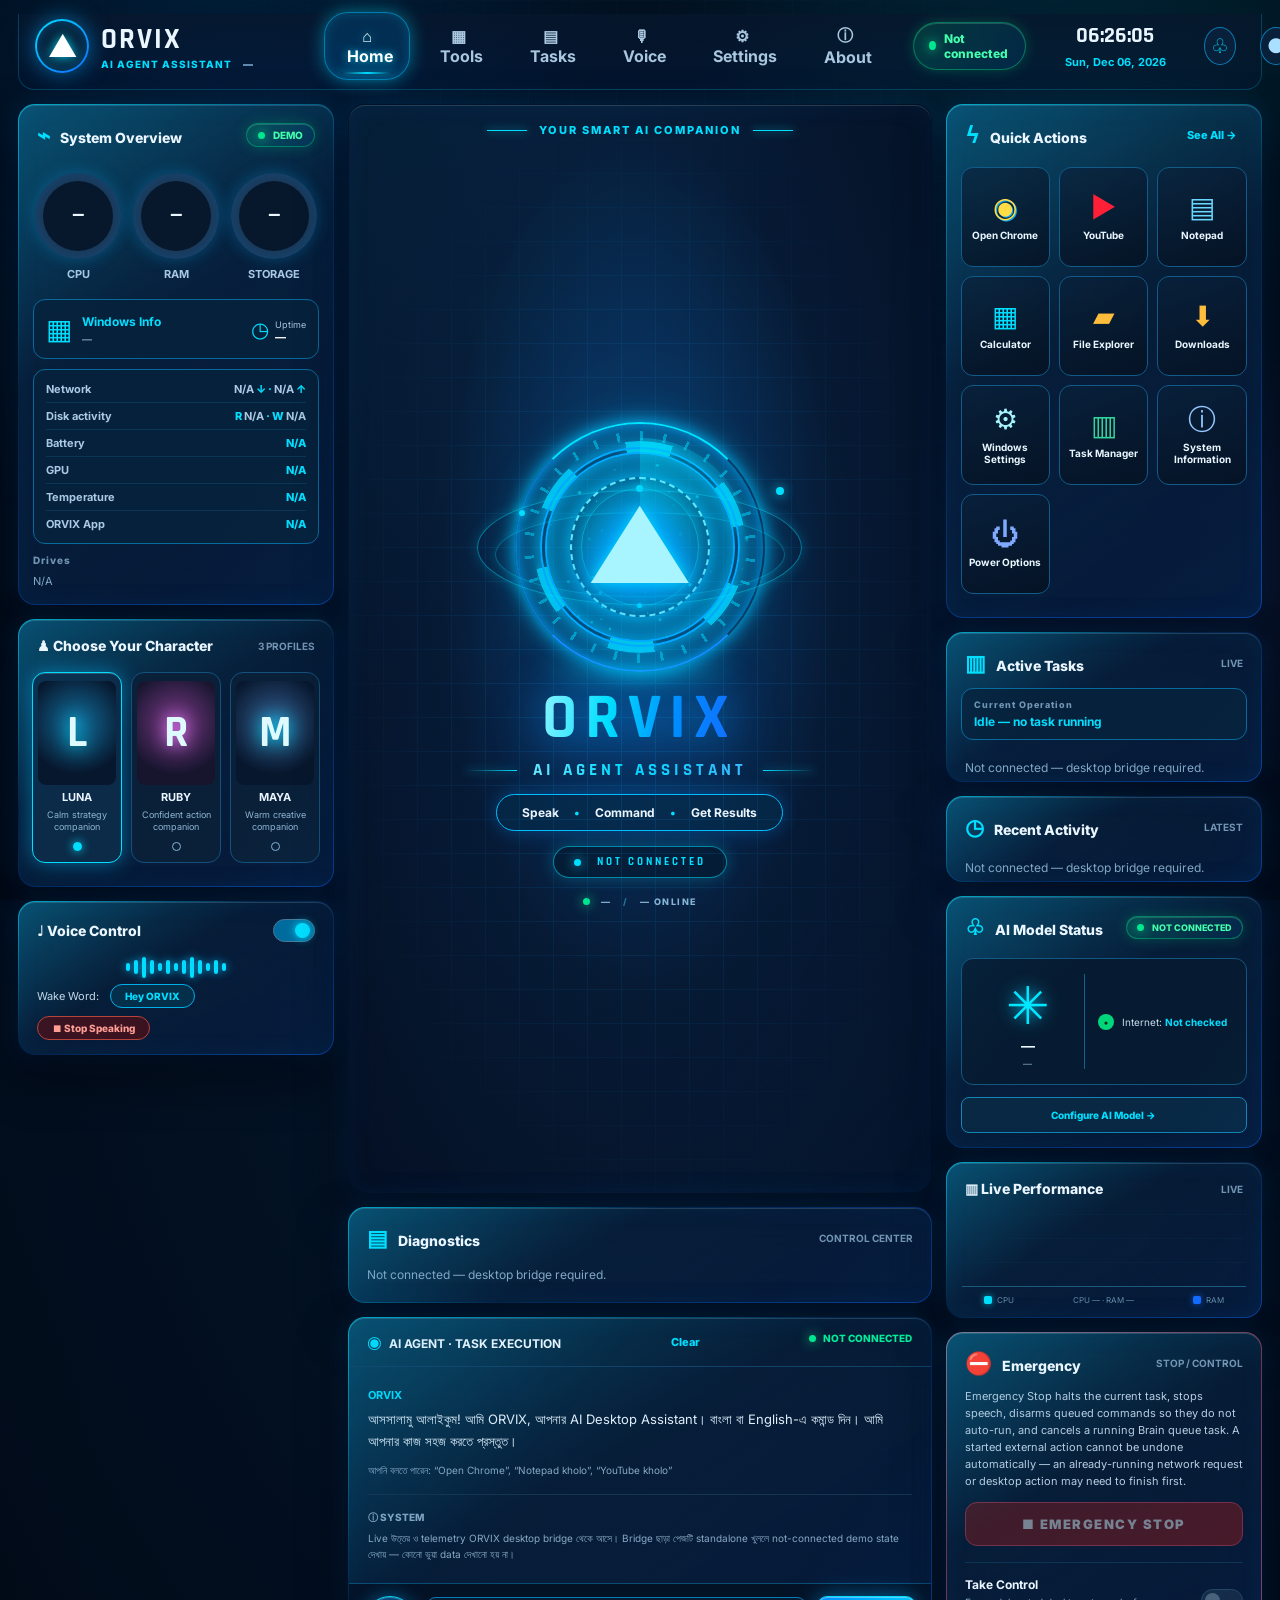
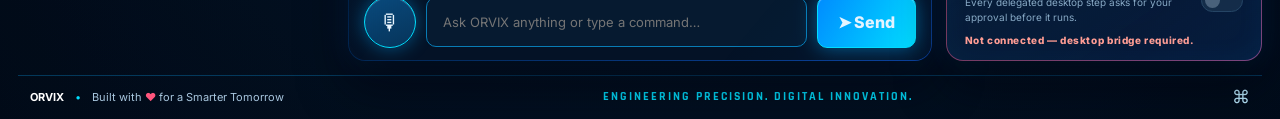
==== Orvix-AI/web_home/index.html @ 9e0fa0d3 "CC Phase 4: Emergency Stop + Take Control (stop-all composition, force-approval mode, bridge + web e" ====
<!DOCTYPE html>
<html lang="en">
<head>
  <meta charset="UTF-8" />
  <meta name="viewport" content="width=device-width, initial-scale=1.0" />
  <meta name="theme-color" content="#030916" />
  <title>ORVIX — AI Agent Assistant</title>
  <link rel="stylesheet" href="style.css" />
</head>
<body>
  <canvas id="bgCanvas" aria-hidden="true"></canvas>
  <div class="aurora" aria-hidden="true"></div>
  <div class="app-shell">
    <header class="topbar">
      <a class="brand" href="#" aria-label="ORVIX Home">
        <span class="brand-mark"><span>▲</span></span>
        <span class="brand-copy"><strong>ORVIX</strong><small>AI AGENT ASSISTANT <b id="appVersion">—</b></small></span>
      </a>
      <nav class="main-nav" aria-label="Main navigation">
        <button class="nav-item active" data-tab="home">⌂ <span>Home</span></button>
        <button class="nav-item" data-tab="tools">▦ <span>Tools</span></button>
        <button class="nav-item" data-tab="tasks">▤ <span>Tasks</span></button>
        <button class="nav-item" data-tab="voice">🎙 <span>Voice</span></button>
        <button class="nav-item" data-tab="settings">⚙ <span>Settings</span></button>
        <button class="nav-item" data-tab="about">ⓘ <span>About</span></button>
      </nav>
      <div class="top-status"><span class="online-dot"></span><span id="connectionLabel">Not connected</span></div>
      <div class="clock"><strong id="clockTime">--:--:--</strong><small id="clockDate">Loading date…</small></div>
      <button class="icon-button" id="notificationsButton" aria-label="Notifications">♧<span class="notification-badge hidden" id="notificationBadge">0</span></button>
      <button class="avatar-button" id="profileButton" aria-label="Profile">●</button>
    </header>

    <section class="notifications-panel hidden" id="notificationsPanel" aria-label="Notification Center">
      <div class="notifications-heading"><b>Notification Center</b><span class="notifications-actions"><button class="text-button" id="notificationsMarkRead">Mark all read</button><button class="text-button" id="notificationsClear">Clear</button><button class="text-button" id="notificationsClose">Close</button></span></div>
      <div class="notifications-list" id="notificationsList"><p class="notifications-empty">No notifications yet.</p></div>
    </section>

    <main class="dashboard" id="homeView">
      <aside class="left-column">
        <section class="panel system-panel">
          <div class="panel-heading"><h2><span class="heading-icon">⌁</span> System Overview</h2><span class="live-pill" id="livePill"><i></i> DEMO</span></div>
          <div class="meter-row">
            <div class="meter"><div class="ring ring-cyan" data-stat="cpu" style="--value:0"><span>—</span></div><small>CPU</small></div>
            <div class="meter"><div class="ring ring-green" data-stat="ram" style="--value:0"><span>—</span></div><small>RAM</small></div>
            <div class="meter"><div class="ring ring-blue" data-stat="storage" style="--value:0"><span>—</span></div><small>STORAGE</small></div>
          </div>
          <div class="windows-info"><div class="windows-logo">▦</div><div><b>Windows Info</b><small id="osInfo">—</small></div><span class="uptime">◷ <small>Uptime<br><b id="uptimeValue">—</b></small></span></div>
          <div class="system-details" id="systemDetails">
            <div class="detail-row"><span>Network</span><b><span id="networkDown">N/A</span> ↓ · <span id="networkUp">N/A</span> ↑</b></div>
            <div class="detail-row"><span>Disk activity</span><b>R <span id="diskRead">N/A</span> · W <span id="diskWrite">N/A</span></b></div>
            <div class="detail-row"><span>Battery</span><b id="batteryValue">N/A</b></div>
            <div class="detail-row"><span>GPU</span><b id="gpuValue">N/A</b></div>
            <div class="detail-row"><span>Temperature</span><b id="temperatureValue">N/A</b></div>
            <div class="detail-row"><span>ORVIX App</span><b id="ownProcessValue">N/A</b></div>
          </div>
          <div class="drive-block">
            <div class="drive-heading">Drives</div>
            <div class="drive-list" id="driveList"><p class="drive-empty">N/A</p></div>
          </div>
        </section>

        <section class="panel character-panel">
          <div class="panel-heading"><h2>♟ Choose Your Character</h2><span class="muted">3 PROFILES</span></div>
          <div class="character-grid">
            <button class="character selected" data-character="LUNA"><span class="character-art luna"><span class="art-letter">L</span></span><b>LUNA</b><small>Calm strategy companion</small><i></i></button>
            <button class="character" data-character="RUBY"><span class="character-art ruby"><span class="art-letter">R</span></span><b>RUBY</b><small>Confident action companion</small><i></i></button>
            <button class="character" data-character="MAYA"><span class="character-art maya"><span class="art-letter">M</span></span><b>MAYA</b><small>Warm creative companion</small><i></i></button>
          </div>
        </section>

        <section class="panel voice-panel">
          <div class="panel-heading"><h2>♩ Voice Control</h2><label class="switch"><input type="checkbox" id="voiceToggle" checked><span></span></label></div>
          <div class="voice-wave" aria-hidden="true"><span></span><span></span><span></span><span></span><span></span><span></span><span></span><span></span><span></span><span></span><span></span><span></span><span></span></div>
          <div class="wake-row">Wake Word: <button id="wakeWordButton">Hey ORVIX</button></div>
          <div class="stop-row"><button id="stopSpeakingButton" class="stop-speaking-button">⏹ Stop Speaking</button></div>
        </section>
      </aside>

      <section class="center-column">
        <section class="hero panel">
          <div class="hero-grid"></div>
          <div class="hero-kicker"><span></span> YOUR SMART AI COMPANION <span></span></div>
          <div class="reactor-wrap" id="coreWrap" data-state="idle">
            <div class="reactor halo"></div><div class="reactor ripple"></div><div class="reactor ripple r2"></div>
            <div class="reactor outer"></div><div class="reactor ticks"></div><div class="reactor segments"></div><div class="reactor middle"></div><div class="reactor sweep"></div><div class="reactor inner"></div>
            <div class="reactor ringfast"><i class="sat s1"></i><i class="sat s2"></i></div>
            <div class="reactor orbit"><i></i></div>
            <div class="reactor orbit2"><i></i></div>
            <canvas class="reactor-particles" id="reactorParticles" width="320" height="320" aria-hidden="true"></canvas>
            <div class="core-logo">▲</div>
          </div>
          <h1>ORVIX</h1>
          <p class="hero-subtitle">AI AGENT ASSISTANT</p>
          <div class="hero-caption"><span>Speak</span><i>•</i><span>Command</span><i>•</i><span>Get Results</span></div>
          <div class="hero-status" id="coreStatus" data-state="idle"><span class="pulse-dot"></span><span id="coreStatusLabel">READY TO ASSIST</span></div>
          <div class="hero-bottom"><span class="pulse-dot"></span> <span id="coreModeLabel">—</span> <span class="separator">/</span> <span id="activeCharacter">—</span> ONLINE</div>
        </section>

        <section class="panel diagnostics-panel">
          <div class="panel-heading"><h2><span class="heading-icon">▤</span> Diagnostics</h2><span class="muted">CONTROL CENTER</span></div>
          <div class="diagnostics-list" id="diagnosticsList"></div>
          <p class="diagnostics-empty" id="diagnosticsEmpty">No diagnostics available</p>
          <div class="diagnostics-log hidden" id="diagnosticsLogWrap">
            <div class="diagnostics-log-heading">Execution Log</div>
            <div class="diagnostics-log" id="diagnosticsLog"></div>
          </div>
        </section>

        <section class="panel chat-panel">
          <div class="chat-heading"><div><span class="heading-icon">◉</span><b>AI AGENT · TASK EXECUTION</b></div><button class="text-button" id="clearChatButton" title="Clear the conversation view (task history is kept)">Clear</button><span class="ready" id="chatStatePill"><i></i> <span id="chatStateLabel">READY</span></span></div>
          <div class="chat-log" id="chatLog" aria-live="polite">
            <div class="message assistant-message"><b>ORVIX</b><p>আসসালামু আলাইকুম! আমি ORVIX, আপনার AI Desktop Assistant। বাংলা বা English-এ কমান্ড দিন। আমি আপনার কাজ সহজ করতে প্রস্তুত।</p><small>আপনি বলতে পারেন: “Open Chrome”, “Notepad kholo”, “YouTube kholo”</small></div>
            <div class="system-note"><span>ⓘ SYSTEM</span><p>Live উত্তর ও telemetry ORVIX desktop bridge থেকে আসে। Bridge ছাড়া পেজটি standalone খুললে not-connected demo state দেখায় — কোনো ভুয়া data দেখানো হয় না।</p></div>
          </div>
          <div class="typing-indicator hidden" id="typingIndicator" aria-hidden="true"><span></span><span></span><span></span><em>ORVIX is working…</em></div>
          <div class="chat-composer">
            <button class="mic-button" id="micButton" title="Start voice input">🎙</button>
            <input id="commandInput" type="text" placeholder="Ask ORVIX anything or type a command…" autocomplete="off" />
            <button class="send-button" id="sendButton">➤ <span>Send</span></button>
          </div>
        </section>
      </section>

      <aside class="right-column">
        <section class="panel quick-panel">
          <div class="panel-heading"><h2><span class="heading-icon">ϟ</span> Quick Actions</h2><button class="text-button" data-tab="tools">See All →</button></div>
          <div class="quick-grid">
            <button class="quick-action" data-action="chrome"><span class="app-icon chrome">◉</span><b>Open Chrome</b></button>
            <button class="quick-action" data-action="youtube"><span class="app-icon youtube">▶</span><b>YouTube</b></button>
            <button class="quick-action" data-action="notepad"><span class="app-icon notepad">▤</span><b>Notepad</b></button>
            <button class="quick-action" data-action="calculator"><span class="app-icon calculator">▦</span><b>Calculator</b></button>
            <button class="quick-action" data-action="files"><span class="app-icon folder">▰</span><b>File Explorer</b></button>
            <button class="quick-action" data-action="downloads"><span class="app-icon folder">⬇</span><b>Downloads</b></button>
            <button class="quick-action" data-action="settings"><span class="app-icon settings">⚙</span><b>Windows Settings</b></button>
            <button class="quick-action" data-action="task_manager"><span class="app-icon task-manager">▥</span><b>Task Manager</b></button>
            <button class="quick-action" data-action="system_info"><span class="app-icon system-info">ⓘ</span><b>System Information</b></button>
            <button class="quick-action" data-action="power"><span class="app-icon power">⏻</span><b>Power Options</b></button>
          </div>
        </section>

        <section class="panel home-tasks-panel">
          <div class="panel-heading"><h2><span class="heading-icon">▥</span> Active Tasks</h2><span class="muted">LIVE</span></div>
          <div class="current-operation"><span>Current Operation</span><b id="currentOperation">Idle — no task running</b></div>
          <div class="home-tasks-list" id="homeTasksList"></div>
          <p class="home-tasks-empty" id="homeTasksEmpty">No active tasks</p>
        </section>

        <section class="panel activity-panel">
          <div class="panel-heading"><h2><span class="heading-icon">◷</span> Recent Activity</h2><span class="muted">LATEST</span></div>
          <div class="activity-list" id="activityList"></div>
          <p class="activity-empty" id="activityEmpty">No recent activity</p>
        </section>

        <section class="panel model-panel">
          <div class="panel-heading"><h2><span class="heading-icon">♧</span> AI Model Status</h2><span class="connected-pill" id="modelConnectedPill"><i></i> NOT CONNECTED</span></div>
          <div class="model-content">
            <div class="model-brand"><div class="ai-symbol">✳</div><b id="modelName">—</b><small id="modelEndpoint">—</small></div>
            <div class="model-checks" id="modelChecks">
              <div><i>•</i> Internet: <b>Not checked</b></div>
            </div>
          </div>
          <button class="outline-button" id="modelSettingsButton">Configure AI Model →</button>
        </section>

        <section class="panel performance-panel">
          <div class="panel-heading"><h2>▥ Live Performance</h2><span class="muted">LIVE</span></div>
          <div class="performance-chart" id="performanceChart" aria-label="Live performance graph — CPU and RAM samples"></div>
          <div class="performance-labels"><span class="perf-legend"><i class="perf-dot cpu"></i>CPU</span><span id="perfCaption">CPU — · RAM —</span><span class="perf-legend"><i class="perf-dot ram"></i>RAM</span></div>
        </section>

        <section class="panel emergency-panel">
          <div class="panel-heading"><h2><span class="heading-icon emergency-icon">⛔</span> Emergency</h2><span class="muted">STOP / CONTROL</span></div>
          <p class="emergency-note">Emergency Stop halts the current task, stops speech, disarms queued commands so they do not auto-run, and cancels a running Brain queue task. A started external action cannot be undone automatically — an already-running network request or desktop action may need to finish first.</p>
          <button class="emergency-stop-button" id="emergencyStopButton">■ EMERGENCY STOP</button>
          <div class="emergency-confirm hidden" id="emergencyConfirm">
            <p>Stop everything now? The current task will be cancelled and queued commands will not auto-run.</p>
            <div class="emergency-confirm-actions">
              <button class="emergency-confirm-button" id="emergencyStopConfirm">Yes, stop all</button>
              <button class="emergency-cancel-button" id="emergencyStopCancel">Cancel</button>
            </div>
          </div>
          <div class="take-control-row">
            <div class="take-control-copy"><b>Take Control</b><small>Every delegated desktop step asks for your approval before it runs.</small></div>
            <label class="switch"><input type="checkbox" id="takeControlToggle"><span></span></label>
          </div>
          <p class="take-control-state" id="takeControlState">Take Control: —</p>
        </section>
      </aside>
    </main>

    <section class="secondary-view panel hidden" id="tasksView">
      <div class="panel-heading"><h2>Tasks</h2><button class="text-button" id="tasksBackHome">← Back to Home</button></div>
      <p>Recent tasks from the ORVIX desktop app, newest first. This view is read-only — run, cancel and full history live in the desktop console's Task History.</p>
      <div class="tasks-list" id="tasksList"></div>
      <p class="tasks-empty" id="tasksEmpty">No tasks yet</p>
    </section>

    <section class="secondary-view panel hidden" id="secondaryView">
      <div class="panel-heading"><h2 id="secondaryTitle">Tools</h2><button class="text-button" id="backHome">← Back to Home</button></div>
      <p id="secondaryDescription">ORVIX tools and configuration.</p>
      <div class="secondary-cards" id="secondaryCards"></div>
    </section>

    <footer class="footer"><span><b>ORVIX</b> <i>•</i> Built with <em>♥</em> for a Smarter Tomorrow</span><strong>ENGINEERING PRECISION. DIGITAL INNOVATION.</strong><div class="footer-links"><a href="https://github.com/zobaerio/orvixai" aria-label="GitHub">⌘</a></div></footer>
    <div class="toast" id="toast" role="status"></div>
  </div>
  <script src="app.js"></script>
</body>
</html>
---- Orvix-AI/web_home/style.css ----
@import url('https://fonts.googleapis.com/css2?family=Inter:wght@400;500;600;700;800;900&family=Rajdhani:wght@500;600;700&display=swap');
:root{--bg:#030916;--panel:#07162a;--panel2:#081d35;--line:#075a91;--cyan:#00d9ff;--blue:#168cff;--text:#eaf7ff;--muted:#83a8c7;--green:#00e879;--shadow:0 0 22px #008dff20,inset 0 0 24px #008dff0b}
*{box-sizing:border-box}body{margin:0;background:radial-gradient(ellipse at 50% 38%,#082b51 0,#041326 42%,#020713 100%);color:var(--text);font-family:Inter,Arial,sans-serif;min-height:100vh}.app-shell{max-width:1800px;margin:auto;padding:14px 18px 10px;min-height:100vh;display:flex;flex-direction:column;gap:14px;background:linear-gradient(120deg,#00101e40,#001a3140)}button{font:inherit;color:inherit;cursor:pointer}.topbar{height:76px;display:flex;align-items:center;gap:24px;border-bottom:1px solid #0873ae65;padding:0 12px 12px}.brand{display:flex;align-items:center;gap:12px;text-decoration:none;color:var(--text);min-width:265px}.brand-mark{width:54px;height:54px;border:2px solid #00bfff;border-radius:50%;display:grid;place-items:center;color:#fff;font-size:30px;text-shadow:0 0 12px var(--cyan);box-shadow:0 0 20px #00aaff75,inset 0 0 16px #00aaff45}.brand-copy strong{display:block;font:800 29px Rajdhani,sans-serif;letter-spacing:2px}.brand-copy small{display:block;color:var(--cyan);font-size:10px;font-weight:800;letter-spacing:1px}.brand-copy small b{margin-left:8px;color:#9edaff}.main-nav{display:flex;gap:7px;flex:1}.nav-item{border:1px solid transparent;background:transparent;padding:12px 16px;border-radius:24px;color:#a9c7df;font-weight:700}.nav-item span{margin-left:6px}.nav-item.active,.nav-item:hover{color:white;background:#0068a94a;border-color:#00bfff8a;box-shadow:0 0 17px #008dff66}.top-status,.connected-pill,.live-pill{display:flex;align-items:center;gap:8px;border:1px solid #00c8797a;border-radius:30px;padding:8px 15px;color:#43ffad;font-size:12px;font-weight:800}.online-dot,.live-pill i,.connected-pill i,.ready i,.pulse-dot{width:9px;height:9px;border-radius:50%;background:var(--green);box-shadow:0 0 12px var(--green)}.clock{text-align:center;min-width:130px}.clock strong{display:block;font:700 22px Rajdhani}.clock small{font-size:11px;color:var(--cyan);font-weight:700}.icon-button,.avatar-button{width:38px;height:38px;border:1px solid #087db5;border-radius:50%;background:#08203a;color:var(--cyan);font-size:20px}.avatar-button{color:#a9dfff}.dashboard{display:grid;grid-template-columns:minmax(250px, .95fr) minmax(480px,1.75fr) minmax(250px,.95fr);gap:14px;flex:1}.left-column,.right-column,.center-column{display:flex;flex-direction:column;gap:14px;min-width:0}.panel{background:linear-gradient(145deg,#07172bfa,#061226f5);border:1px solid #0876b2a1;border-radius:17px;box-shadow:var(--shadow);position:relative;overflow:hidden}.panel:before{content:"";position:absolute;inset:0;pointer-events:none;background:linear-gradient(130deg,#0a8ed018,transparent 35%,transparent 75%,#008cff0a)}.panel-heading{display:flex;align-items:center;justify-content:space-between;gap:8px;padding:17px 18px 10px;position:relative;z-index:1}.panel-heading h2{font-size:14px;margin:0;font-weight:800}.heading-icon{color:var(--cyan);font-size:22px;margin-right:7px}.muted{font-size:10px;color:#7295b4;font-weight:700}.live-pill{padding:5px 11px;font-size:10px;background:#00d77b18}.live-pill i{width:7px;height:7px}.system-panel{padding-bottom:14px}.meter-row{display:flex;justify-content:space-around;padding:15px 10px 10px}.meter{text-align:center;display:flex;flex-direction:column;align-items:center;gap:8px}.meter small{font-size:11px;color:#a9c9e5;font-weight:700}.ring{--value:50;width:86px;height:86px;border-radius:50%;display:grid;place-items:center;background:conic-gradient(var(--ring-color) calc(var(--value)*1%),#193a5a 0);position:relative}.ring:before{content:"";position:absolute;inset:8px;border-radius:50%;background:#08182c}.ring span{position:relative;font:800 20px Rajdhani}.ring-cyan{--ring-color:#00dfff}.ring-green{--ring-color:#00eb83}.ring-blue{--ring-color:#168cff}.windows-info{margin:8px 14px 0;padding:12px;border:1px solid #086a9b;border-radius:12px;background:#06213b;display:flex;align-items:center;gap:10px}.windows-logo{font-size:28px;color:var(--cyan)}.windows-info b{display:block;font-size:12px;color:var(--cyan)}.windows-info small{display:block;color:#b7cee3;font-size:10px;margin-top:4px}.uptime{margin-left:auto;color:var(--cyan);display:flex;align-items:center;gap:6px;font-size:21px}.uptime small{font-size:9px;color:#a8c5de}.uptime b{font-size:11px;color:white}.character-panel{padding-bottom:15px}.character-grid{display:grid;grid-template-columns:repeat(3,1fr);gap:9px;padding:8px 13px}.character{min-width:0;display:flex;flex-direction:column;align-items:center;gap:5px;padding:8px 5px 11px;border:1px solid #14527d;border-radius:13px;background:#0a2039;transition:.2s}.character.selected,.character:hover{border:1px solid var(--cyan);box-shadow:0 0 16px #00bfff65;background:#0b2b48}.character-art{height:83px;width:100%;display:grid;place-items:center;border-radius:8px;font:800 45px Rajdhani;color:#dffaff;text-shadow:0 0 18px var(--cyan);background:radial-gradient(circle at 50% 40%,#126d9b,#07172d 70%)}.ruby{background:radial-gradient(circle at 50% 40%,#793a86,#17152e 70%);text-shadow:0 0 16px #e77cff}.maya{background:radial-gradient(circle at 50% 40%,#345b8d,#07172d 70%)}.character b{font-size:11px}.character small{font-size:9px;color:#8eb5d3;white-space:nowrap}.character i{width:9px;height:9px;border:1px solid #83b4d5;border-radius:50%;margin-top:4px}.character.selected i{background:var(--cyan);border-color:var(--cyan);box-shadow:0 0 10px var(--cyan)}.voice-panel{padding-bottom:14px}.switch{position:relative;width:42px;height:23px}.switch input{display:none}.switch span{position:absolute;inset:0;border-radius:20px;background:#25435d;border:1px solid #4b7899}.switch span:before{content:"";position:absolute;width:15px;height:15px;left:3px;top:3px;border-radius:50%;background:#9bb7cb;transition:.2s}.switch input:checked+span{background:#006b9d}.switch input:checked+span:before{transform:translateX(18px);background:var(--cyan);box-shadow:0 0 10px var(--cyan)}.voice-wave{height:30px;display:flex;align-items:center;justify-content:center;gap:4px}.voice-wave span{width:4px;height:8px;border-radius:5px;background:var(--cyan);box-shadow:0 0 8px #00bfff;animation:wave 1s ease-in-out infinite alternate}.voice-wave span:nth-child(3n){height:21px;animation-delay:.2s}.voice-wave span:nth-child(2n){height:14px;animation-delay:.4s}@keyframes wave{to{transform:scaleY(.35);opacity:.55}}.wake-row{padding:2px 18px 0;font-size:11px;color:#c5d9eb}.wake-row button{margin-left:8px;background:#042f4a;border:1px solid #00aee8;color:var(--cyan);border-radius:20px;padding:5px 14px;font-weight:800;font-size:10px}.hero{min-height:390px;flex:1;display:flex;flex-direction:column;align-items:center;justify-content:center;padding:25px 15px 18px;background:radial-gradient(ellipse at center,#0a3e70 0,#071a33 46%,#041023 100%);border-color:#087ec1}.hero-grid{position:absolute;inset:0;opacity:.25;background-image:linear-gradient(#0b85c9 1px,transparent 1px),linear-gradient(90deg,#0b85c9 1px,transparent 1px);background-size:34px 34px;mask-image:radial-gradient(ellipse at center,#000,transparent 78%)}.hero-kicker{position:absolute;top:18px;display:flex;align-items:center;gap:12px;color:var(--cyan);font-size:11px;letter-spacing:2px;font-weight:800}.hero-kicker span{width:40px;height:1px;background:var(--cyan);box-shadow:0 0 8px var(--cyan)}.reactor-wrap{width:min(250px,48%);aspect-ratio:1;position:relative;display:grid;place-items:center;margin:25px 0 5px}.reactor{position:absolute;border-radius:50%;border:2px solid transparent}.outer{inset:0;border-top-color:#00e5ff;border-bottom-color:#168cff;border-left-color:#0879c9;box-shadow:0 0 18px #00bfff,inset 0 0 16px #00aaff;animation:spin 12s linear infinite}.middle{inset:10%;border:7px double #00aaff;box-shadow:0 0 25px #00bfff,inset 0 0 22px #00bfff;animation:spin 8s linear infinite reverse}.inner{inset:22%;border:2px dashed #65eaff;box-shadow:0 0 22px #00bfff;animation:spin 20s linear infinite}.core-logo{font-size:100px;line-height:1;color:#a8f5ff;text-shadow:0 0 12px #00dfff,0 0 35px #008dff;filter:drop-shadow(0 0 12px #00aaff);transform:scaleX(1.08)}@keyframes spin{to{transform:rotate(360deg)}}.hero h1{font:900 clamp(40px,5vw,66px) Rajdhani;margin:0;letter-spacing:8px;text-shadow:0 0 22px #008cff}.hero-subtitle{font:700 17px Rajdhani;letter-spacing:4px;color:var(--cyan);margin:0 0 13px}.hero-caption{display:flex;gap:15px;align-items:center;border:1px solid #00bfff;border-radius:30px;padding:10px 25px;background:#042b4a9c;box-shadow:0 0 18px #008cff55;font-size:12px;font-weight:700}.hero-caption i{color:var(--cyan);font-style:normal}.hero-bottom{margin-top:18px;color:#87b5d5;font-size:9px;font-weight:800;letter-spacing:1.5px}.hero-bottom .separator{margin:0 8px;color:#28769d}.pulse-dot{display:inline-block;width:7px;height:7px;margin-right:7px}.chat-panel{min-height:330px;display:flex;flex-direction:column}.chat-heading{padding:14px 18px;display:flex;justify-content:space-between;border-bottom:1px solid #12446b;font-size:12px}.chat-heading .heading-icon{font-size:17px}.ready{color:#00ed9a;font-size:10px;font-weight:800}.ready i{display:inline-block;width:7px;height:7px;margin-right:5px}.chat-log{padding:16px 19px;flex:1;min-height:180px;max-height:230px;overflow:auto}.message b{font-size:11px;color:var(--cyan)}.message p{font-size:13px;line-height:1.65;color:#e0effb;margin:6px 0}.message small{font-size:10px;color:#87a9c5}.system-note{margin-top:16px;border-top:1px solid #143650;padding-top:10px}.system-note span{font-size:10px;color:#81a5c3;font-weight:800}.system-note p{font-size:10px;line-height:1.6;color:#88a9c4;margin:5px 0}.chat-composer{display:flex;align-items:center;gap:10px;padding:12px 15px;border-top:1px solid #0b4c75;background:#041226}.mic-button{width:52px;height:52px;flex:0 0 52px;border-radius:50%;border:1px solid var(--cyan);background:#06345a;box-shadow:0 0 16px #00aaff66;font-size:22px}.chat-composer input{flex:1;min-width:0;background:#061a30;border:1px solid #087cb5;border-radius:10px;padding:16px;color:white;outline:none;font:13px Inter}.chat-composer input:focus{border-color:var(--cyan);box-shadow:0 0 12px #00bfff55}.send-button{border:1px solid #00dfff;background:linear-gradient(120deg,#007fce,#00bfe9);border-radius:10px;padding:15px 20px;font-weight:800;box-shadow:0 0 18px #00aaff55}.quick-panel{padding-bottom:14px}.text-button{background:none;border:0;color:var(--cyan);font-size:11px;font-weight:800}.quick-grid{display:grid;grid-template-columns:repeat(3,1fr);gap:9px;padding:9px 14px}.quick-action{background:#08213b;border:1px solid #125b88;border-radius:12px;min-height:100px;display:flex;flex-direction:column;align-items:center;justify-content:center;gap:8px;transition:.2s}.quick-action:hover{border-color:var(--cyan);background:#0b3153;box-shadow:0 0 15px #008cff55;transform:translateY(-2px)}.app-icon{font-size:28px;line-height:1}.chrome{color:#ffdb45;text-shadow:1px 1px #00aaff}.youtube{color:#ff2038}.notepad{color:#6bd7ff}.calculator{color:#00dfff}.folder{color:#ffbd3c}.power{color:#80aaff}.quick-action b{font-size:10px}.model-panel{padding-bottom:14px}.connected-pill{padding:5px 10px;font-size:9px;background:#00d77b17}.connected-pill i{width:7px;height:7px}.model-content{display:flex;margin:8px 14px 12px;border:1px solid #12577f;border-radius:12px;padding:15px 10px;background:#061b31}.model-brand{width:43%;display:flex;flex-direction:column;align-items:center;justify-content:center;border-right:1px solid #14608b}.ai-symbol{font-size:52px;color:#00e8ff;text-shadow:0 0 16px #00cfff}.model-brand b{font-size:14px}.model-brand small{font-size:9px;color:#8db1ce;margin-top:4px}.model-checks{flex:1;padding:4px 0 4px 13px;display:flex;flex-direction:column;justify-content:space-around;gap:10px;font-size:10px;color:#c8ddef}.model-checks div{white-space:nowrap}.model-checks i{font-style:normal;display:inline-grid;place-items:center;width:16px;height:16px;border-radius:50%;background:#00d77b;color:#002b1b;font-weight:900;margin-right:5px}.model-checks b{color:var(--cyan)}.outline-button{display:block;width:calc(100% - 28px);margin:0 14px;background:#082844;border:1px solid #1385b7;border-radius:8px;padding:11px;color:var(--cyan);font-size:10px;font-weight:800}.outline-button:hover{background:#0a3b5e}.performance-panel{padding-bottom:12px}.performance-chart{height:75px;margin:5px 15px 0;display:flex;align-items:end;gap:4px;border-bottom:1px solid #1a5a7c;background:repeating-linear-gradient(0deg,transparent 0 23px,#0b3b5a55 24px)}.performance-chart span{flex:1;min-width:2px;background:linear-gradient(0deg,#0074c7,#00eaff);border-radius:3px 3px 0 0;box-shadow:0 0 8px #00bfff75}.performance-labels{display:flex;justify-content:space-around;color:#658dab;font-size:8px;margin:8px 8px 0}.footer{display:flex;align-items:center;justify-content:space-between;border-top:1px solid #0873ae70;padding:10px 12px 2px;color:#a8c7df;font-size:11px}.footer b{color:white}.footer i{color:var(--cyan);font-style:normal;margin:0 8px}.footer em{color:#ff557d;font-style:normal}.footer strong{color:var(--cyan);letter-spacing:2px;font:700 12px Rajdhani}.footer-links{display:flex;gap:14px}.footer-links a{color:#b9eaff;text-decoration:none;font-size:18px}.secondary-view{padding:20px;min-height:70vh}.secondary-view p{color:var(--muted);font-size:13px}.secondary-cards{display:grid;grid-template-columns:repeat(auto-fit,minmax(180px,1fr));gap:12px;margin-top:20px}.secondary-card{padding:22px;border:1px solid #12628f;border-radius:12px;background:#08213b}.secondary-card h3{margin:0 0 8px;color:var(--cyan);font-size:14px}.secondary-card p{font-size:11px;line-height:1.5}.hidden{display:none!important}.toast{position:fixed;right:24px;bottom:24px;background:#062a45;border:1px solid var(--cyan);border-radius:10px;padding:12px 18px;color:white;font-size:12px;box-shadow:0 0 20px #00aaff55;opacity:0;transform:translateY(10px);transition:.25s;pointer-events:none;z-index:10}.toast.show{opacity:1;transform:translateY(0)}
@media(max-width:1100px){.dashboard{grid-template-columns:260px minmax(400px,1fr)}.right-column{grid-column:1/-1;display:grid;grid-template-columns:repeat(3,1fr)}.topbar{gap:12px}.brand{min-width:220px}.main-nav{gap:0}.nav-item{padding:10px}.quick-grid{grid-template-columns:repeat(3,1fr)}}
@media(max-width:760px){.app-shell{padding:10px;gap:10px}.topbar{height:auto;flex-wrap:wrap;padding:5px 3px 12px}.brand{min-width:0;flex:1}.brand-mark{width:42px;height:42px;font-size:24px}.brand-copy strong{font-size:23px}.brand-copy small{font-size:8px}.main-nav{order:3;flex-basis:100%;justify-content:space-between}.nav-item{padding:8px 10px;font-size:12px}.top-status{padding:6px 9px;font-size:10px}.clock{min-width:auto}.clock strong{font-size:16px}.clock small{font-size:9px}.icon-button,.avatar-button{width:32px;height:32px}.dashboard{display:flex;flex-direction:column}.center-column{order:0}.left-column{order:1}.right-column{order:2;display:flex}.hero{min-height:340px}.reactor-wrap{width:190px}.core-logo{font-size:78px}.hero h1{font-size:48px}.chat-panel{min-height:300px}.chat-log{max-height:220px}.left-column{display:grid;grid-template-columns:1fr}.right-column{display:grid;grid-template-columns:1fr}.footer{gap:8px;flex-wrap:wrap}.footer strong{order:3;flex-basis:100%;text-align:center;font-size:10px}.footer-links{margin-left:auto}.meter .ring{width:76px;height:76px}.character-art{height:95px}}
@media(max-width:390px){.clock{display:none}.character-grid{gap:5px;padding-inline:8px}.character small{font-size:8px}.quick-grid{gap:6px;padding-inline:8px}.quick-action{min-height:88px}.chat-composer{gap:6px;padding:9px}.mic-button{width:42px;height:42px;flex-basis:42px}.send-button{padding:13px 12px}.send-button span{display:none}.hero-caption{padding:9px 14px;gap:9px}}

/* Core state tints — driven by #coreWrap[data-state] from the desktop bridge.
   Default (idle/ready) keeps the cyan look defined above; each live state
   recolours the reactor rings to match the app core state machine. */
.reactor-wrap[data-state="listening"] .outer{border-top-color:#00e879;border-bottom-color:#00e879;border-left-color:#00e879;box-shadow:0 0 18px #00e879,inset 0 0 16px #00e879}
.reactor-wrap[data-state="listening"] .middle{border-color:#00e879;box-shadow:0 0 25px #00e879,inset 0 0 22px #00e879}
.reactor-wrap[data-state="listening"] .inner{border-color:#00e879;box-shadow:0 0 22px #00e879}
.reactor-wrap[data-state="thinking"] .outer{border-top-color:#a78bfa;border-bottom-color:#a78bfa;border-left-color:#a78bfa;box-shadow:0 0 18px #a78bfa,inset 0 0 16px #a78bfa}
.reactor-wrap[data-state="thinking"] .middle{border-color:#a78bfa;box-shadow:0 0 25px #a78bfa,inset 0 0 22px #a78bfa}
.reactor-wrap[data-state="thinking"] .inner{border-color:#a78bfa;box-shadow:0 0 22px #a78bfa}
.reactor-wrap[data-state="processing"] .outer{border-top-color:#ffb020;border-bottom-color:#ffb020;border-left-color:#ffb020;box-shadow:0 0 18px #ffb020,inset 0 0 16px #ffb020}
.reactor-wrap[data-state="processing"] .middle{border-color:#ffb020;box-shadow:0 0 25px #ffb020,inset 0 0 22px #ffb020}
.reactor-wrap[data-state="processing"] .inner{border-color:#ffb020;box-shadow:0 0 22px #ffb020}
.reactor-wrap[data-state="executing"] .outer{border-top-color:#38bdf8;border-bottom-color:#38bdf8;border-left-color:#38bdf8;box-shadow:0 0 18px #38bdf8,inset 0 0 16px #38bdf8}
.reactor-wrap[data-state="executing"] .middle{border-color:#38bdf8;box-shadow:0 0 25px #38bdf8,inset 0 0 22px #38bdf8}
.reactor-wrap[data-state="executing"] .inner{border-color:#38bdf8;box-shadow:0 0 22px #38bdf8}
.reactor-wrap[data-state="speaking"] .outer{border-top-color:#2dd4bf;border-bottom-color:#2dd4bf;border-left-color:#2dd4bf;box-shadow:0 0 18px #2dd4bf,inset 0 0 16px #2dd4bf}
.reactor-wrap[data-state="speaking"] .middle{border-color:#2dd4bf;box-shadow:0 0 25px #2dd4bf,inset 0 0 22px #2dd4bf}
.reactor-wrap[data-state="speaking"] .inner{border-color:#2dd4bf;box-shadow:0 0 22px #2dd4bf}
.reactor-wrap[data-state="completed"] .outer{border-top-color:#00e879;border-bottom-color:#00e879;border-left-color:#00e879;box-shadow:0 0 18px #00e879,inset 0 0 16px #00e879}
.reactor-wrap[data-state="completed"] .middle{border-color:#00e879;box-shadow:0 0 25px #00e879,inset 0 0 22px #00e879}
.reactor-wrap[data-state="completed"] .inner{border-color:#00e879;box-shadow:0 0 22px #00e879}
.reactor-wrap[data-state="error"] .outer{border-top-color:#ff4d5e;border-bottom-color:#ff4d5e;border-left-color:#ff4d5e;box-shadow:0 0 18px #ff4d5e,inset 0 0 16px #ff4d5e}
.reactor-wrap[data-state="error"] .middle{border-color:#ff4d5e;box-shadow:0 0 25px #ff4d5e,inset 0 0 22px #ff4d5e}
.reactor-wrap[data-state="error"] .inner{border-color:#ff4d5e;box-shadow:0 0 22px #ff4d5e}

/* Notifications panel — toggled by the bell button; lists the app's real
   SYSTEM messages pushed through the bridge (see app.js). */
.notifications-panel{position:relative;z-index:5;background:linear-gradient(145deg,#07172bfa,#061226f5);border:1px solid #0876b2a1;border-radius:17px;box-shadow:var(--shadow);padding:14px 18px}
.notifications-heading{display:flex;align-items:center;justify-content:space-between;gap:8px}
.notifications-heading b{font-size:13px}
.notifications-list{margin-top:8px;max-height:220px;overflow:auto}
.notifications-empty{font-size:12px;color:var(--muted);margin:6px 0}
.notification-item{font-size:12px;line-height:1.55;color:#e0effb;margin:6px 0;padding:8px 10px;border:1px solid #125b88;border-radius:10px;background:#08213b}

/* Tasks view — read-only list of the payload's real TaskStore records
   (see app.js renderTasks). Rows mirror the secondary-card palette. */
.tasks-list{display:flex;flex-direction:column;gap:10px;margin-top:16px}
.task-row{display:flex;align-items:center;gap:14px;padding:13px 16px;border:1px solid #12628f;border-radius:12px;background:#08213b}
.task-status{flex:0 0 auto;font-size:11px;font-weight:800;color:var(--cyan);letter-spacing:.5px}
.task-command{flex:1;min-width:0;font-size:12px;line-height:1.5;color:#e0effb;overflow-wrap:anywhere}
.task-times{flex:0 0 auto;font-size:10px;color:#7295b4;font-weight:700;text-align:right}
.tasks-empty{font-size:12px;color:var(--muted);margin:16px 0 6px}
@media(max-width:760px){.task-row{flex-wrap:wrap}.task-times{text-align:left}}

/* Stop Speaking — in the voice panel under the wake row; routes via
   the bridge to SpeechEngine.stop_speaking() (see app.js). */
.stop-row{padding:8px 18px 0}
.stop-speaking-button{background:#3a1220;border:1px solid #b5443c;color:#ff9d94;border-radius:20px;padding:5px 14px;font-weight:800;font-size:10px}
.stop-speaking-button:hover{background:#4a1828}

/* Quick Actions completions (Phase 4): Downloads, Windows Settings,
   Task Manager and System Information tiles share the quick-grid
   styling; only their icon colours differ. */
.settings{color:#a5f3fc}.task-manager{color:#34d399}.system-info{color:#93c5fd}

/* Chat polish (Phase 5): message header row with the HH:MM timestamp
   the bridge stamps on each message and a per-message Copy button;
   the Clear control in the chat heading; and the typing indicator
   driven by the payload's busy flag (see app.js). */
.message-head{display:flex;align-items:center;gap:8px}
.message-time{font-size:10px;color:#7295b4;font-weight:700}
.copy-button{margin-left:auto;background:#082844;border:1px solid #1385b7;border-radius:12px;padding:2px 9px;color:var(--cyan);font-size:9px;font-weight:800}
.copy-button:hover{background:#0a3b5e}
.typing-indicator{display:flex;align-items:center;gap:5px;padding:8px 19px;font-size:11px;color:#87a9c5;border-top:1px solid #12446b}
.typing-indicator em{font-style:normal;margin-left:4px}
.typing-indicator span{width:6px;height:6px;border-radius:50%;background:var(--cyan);box-shadow:0 0 8px #00bfff;animation:typingBlink 1s ease-in-out infinite alternate}
.typing-indicator span:nth-child(2){animation-delay:.2s}
.typing-indicator span:nth-child(3){animation-delay:.4s}
@keyframes typingBlink{to{opacity:.25;transform:scale(.7)}}

/* Web-home animations toggle (Phase 7, Settings > Appearance): when
   the payload reports webHomeAnimations off, app.js adds this class
   and every CSS animation/transition on the page is disabled. */
body.no-animations *,body.no-animations *::before,body.no-animations *::after{animation:none!important;transition:none!important}

/* ==========================================================================
   Premium Phase 11 — home visual redesign (movie-HUD inspiration).
   Visual layer only: palette aligned to the redesign spec, true
   glassmorphism (translucent panels + backdrop blur + gradient neon
   borders), an ambient background (grid, radial glows, canvas drift),
   a richer hero reactor (tick ring, scanning sweep, orbit ring,
   canvas particles — all tinted by the existing bridge-driven
   data-state), portrait-ready character cards, an equalizer-style
   Live Performance strip, and real responsive breakpoints. Every
   rule here overrides the base rules above by source order; no
   selector or hook used by earlier phases is removed.
   ========================================================================== */
:root{--bg:#030916;--panel:#07172B;--panel2:#0A2140;--primary:#008CFF;--cyan:#00DFFF;--secondary:#146BFF;--green:#00E88F;--text:#EAF6FF}

/* Ambient background: fixed grid + radial glows under a canvas drift
   layer (see app.js FX), with the app shell stacked above them. */
body::before{content:"";position:fixed;inset:0;z-index:0;pointer-events:none;background-image:linear-gradient(rgba(11,133,201,.055) 1px,transparent 1px),linear-gradient(90deg,rgba(11,133,201,.055) 1px,transparent 1px);background-size:44px 44px;mask-image:radial-gradient(ellipse at 50% 28%,#000 25%,transparent 78%);-webkit-mask-image:radial-gradient(ellipse at 50% 28%,#000 25%,transparent 78%)}
body::after{content:"";position:fixed;inset:0;z-index:0;pointer-events:none;background:radial-gradient(620px 380px at 16% -6%,rgba(0,140,255,.15),transparent 70%),radial-gradient(680px 420px at 85% -10%,rgba(0,223,255,.10),transparent 70%),radial-gradient(920px 620px at 50% 118%,rgba(20,107,255,.10),transparent 70%)}
#bgCanvas{position:fixed;inset:0;z-index:0;pointer-events:none}
.app-shell{position:relative;z-index:1}

/* True glassmorphism: translucent fill over a blurred backdrop, a
   gradient neon border (border-box layer) and a soft deep shadow. */
.panel{background:linear-gradient(145deg,rgba(10,32,58,.66),rgba(4,13,26,.74)) padding-box,linear-gradient(150deg,rgba(0,223,255,.55),rgba(0,140,255,.10) 42%,rgba(20,107,255,.38)) border-box;border:1px solid transparent;backdrop-filter:blur(14px) saturate(150%);-webkit-backdrop-filter:blur(14px) saturate(150%);box-shadow:0 18px 42px rgba(0,4,12,.55),0 0 24px rgba(0,140,255,.12),inset 0 0 24px rgba(0,140,255,.05)}
.notifications-panel{background:linear-gradient(145deg,rgba(10,32,58,.78),rgba(4,13,26,.85)) padding-box,linear-gradient(150deg,rgba(0,223,255,.55),rgba(0,140,255,.10) 42%,rgba(20,107,255,.38)) border-box;border:1px solid transparent;backdrop-filter:blur(14px) saturate(150%);-webkit-backdrop-filter:blur(14px) saturate(150%)}
.topbar{background:linear-gradient(180deg,rgba(7,23,43,.78),rgba(7,23,43,.32));backdrop-filter:blur(12px) saturate(150%);-webkit-backdrop-filter:blur(12px) saturate(150%);border:1px solid rgba(0,191,255,.25);border-top:none;border-radius:0 0 16px 16px;padding:0 16px 12px}
.toast{backdrop-filter:blur(10px);-webkit-backdrop-filter:blur(10px);background:rgba(6,42,69,.88)}

/* Micro-interactions: smooth glows on nav, cards and buttons. */
.nav-item{transition:color .25s ease,background .25s ease,border-color .25s ease,box-shadow .25s ease,text-shadow .25s ease}
.nav-item.active{box-shadow:0 0 18px rgba(0,223,255,.45),inset 0 0 12px rgba(0,223,255,.18);text-shadow:0 0 9px rgba(0,223,255,.85)}
.icon-button,.avatar-button,.mic-button,.send-button,.outline-button,.copy-button,.stop-speaking-button{transition:box-shadow .25s ease,background .25s ease,border-color .25s ease,transform .25s ease}
.icon-button:hover,.avatar-button:hover{box-shadow:0 0 14px rgba(0,223,255,.5)}
.mic-button:hover{box-shadow:0 0 22px rgba(0,223,255,.6)}
.send-button:hover{box-shadow:0 0 24px rgba(0,223,255,.55)}
.quick-action{background:linear-gradient(160deg,rgba(10,34,60,.72),rgba(5,17,33,.82));backdrop-filter:blur(8px);-webkit-backdrop-filter:blur(8px)}
button:focus-visible,a:focus-visible,input:focus-visible{outline:2px solid var(--cyan);outline-offset:2px}

/* Hero reactor upgrade. --state carries the current core-state hue
   (same hues as the ring tints above) for the new layers: tick ring,
   scanning sweep, orbit ring, particle canvas and the status pill. */
.reactor-wrap,.hero-status{--state:#00DFFF;--state-rgb:0,223,255}
.reactor-wrap[data-state="listening"],.hero-status[data-state="listening"]{--state:#00E88F;--state-rgb:0,232,143}
.reactor-wrap[data-state="thinking"],.hero-status[data-state="thinking"]{--state:#A78BFA;--state-rgb:167,139,250}
.reactor-wrap[data-state="processing"],.hero-status[data-state="processing"]{--state:#FFB020;--state-rgb:255,176,32}
.reactor-wrap[data-state="executing"],.hero-status[data-state="executing"]{--state:#38BDF8;--state-rgb:56,189,248}
.reactor-wrap[data-state="speaking"],.hero-status[data-state="speaking"]{--state:#2DD4BF;--state-rgb:45,212,191}
.reactor-wrap[data-state="completed"],.hero-status[data-state="completed"]{--state:#00E88F;--state-rgb:0,232,143}
.reactor-wrap[data-state="error"],.hero-status[data-state="error"]{--state:#FF4D5E;--state-rgb:255,77,94}
.reactor.ticks{inset:3.5%;border:none;background:repeating-conic-gradient(from 0deg,var(--state) 0deg 1.5deg,transparent 1.5deg 12deg);-webkit-mask:radial-gradient(farthest-side,transparent calc(100% - 10px),#000 calc(100% - 9px));mask:radial-gradient(farthest-side,transparent calc(100% - 10px),#000 calc(100% - 9px));opacity:.5;animation:spinRev 48s linear infinite}
.reactor.sweep{inset:6.5%;border:none;background:conic-gradient(from 0deg,rgba(var(--state-rgb),.30),transparent 24%);mix-blend-mode:screen;animation:spin 7s linear infinite}
.reactor.orbit{inset:auto;left:-15%;top:27%;width:130%;height:46%;border:1px solid rgba(var(--state-rgb),.45);box-shadow:0 0 14px rgba(var(--state-rgb),.22);animation:orbitSway 9s ease-in-out infinite alternate}
.reactor.orbit i{position:absolute;right:5.5%;top:-4px;width:8px;height:8px;border-radius:50%;background:var(--state);box-shadow:0 0 12px var(--state)}
.reactor-particles{position:absolute;inset:0;width:100%;height:100%;pointer-events:none}
@keyframes spinRev{to{transform:rotate(-360deg)}}
@keyframes orbitSway{from{transform:rotate(-17deg)}to{transform:rotate(-9deg)}}
@keyframes corePulse{from{transform:scaleX(1.08) scale(1)}to{transform:scaleX(1.08) scale(1.07)}}
.reactor-wrap[data-state="listening"] .outer,.reactor-wrap[data-state="listening"] .sweep{animation-duration:5.5s}
.reactor-wrap[data-state="thinking"] .outer{animation-duration:4.5s}
.reactor-wrap[data-state="thinking"] .middle{animation-duration:3.2s}
.reactor-wrap[data-state="executing"] .sweep{animation-duration:3.4s}
.reactor-wrap[data-state="speaking"] .core-logo{animation:corePulse 1.1s ease-in-out infinite alternate}
.hero-status{display:flex;align-items:center;gap:9px;margin-top:15px;padding:8px 20px;border:1px solid rgba(var(--state-rgb),.55);border-radius:30px;background:rgba(4,24,44,.55);box-shadow:0 0 16px rgba(var(--state-rgb),.25);font:700 11px Rajdhani,sans-serif;letter-spacing:3px;color:var(--state)}
.hero-status .pulse-dot{background:var(--state);box-shadow:0 0 12px var(--state)}

/* Character cards: portrait-ready art area. When the bridge supplies
   the real portrait it fills the art area (object-fit cover); the
   initial letter stays underneath as the fallback. */
.character{transition:transform .25s ease,border-color .25s ease,box-shadow .25s ease,background .25s ease}
.character:hover{transform:translateY(-3px)}
.character small{white-space:normal;text-align:center;line-height:1.35}
.character-art{position:relative;overflow:hidden;height:104px}
.character-photo{position:absolute;inset:0;width:100%;height:100%;object-fit:cover;display:block}

/* Voice nav focus flash: a brief neon outline pulse on the Voice
   Control panel after the Voice nav item scrolls it into view. */
@keyframes focusFlash{0%,100%{box-shadow:0 18px 42px rgba(0,4,12,.55)}25%,65%{box-shadow:0 0 0 2px var(--cyan),0 0 36px rgba(0,223,255,.55)}}
.voice-panel.focus-flash{animation:focusFlash 1.2s ease-in-out 2}

/* Live Performance as an equalizer: each column is a pair of real
   samples — RAM behind (secondary blue, translucent), CPU in front
   (bright cyan gradient, narrower) — heights set by app.js from the
   pushed history only. */
.performance-chart span{position:relative;height:100%;background:none;box-shadow:none;border-radius:0}
.performance-chart span i{position:absolute;bottom:0;border-radius:3px 3px 0 0;transition:height .45s ease}
.performance-chart span .ram-bar{left:0;right:0;background:linear-gradient(0deg,rgba(20,107,255,.30),rgba(20,107,255,.62))}
.performance-chart span .cpu-bar{left:22%;right:22%;background:linear-gradient(0deg,#008CFF,#00DFFF);box-shadow:0 0 8px rgba(0,223,255,.5);z-index:2}
.perf-legend{display:flex;align-items:center;gap:5px}
.perf-dot{width:8px;height:8px;border-radius:2px;display:inline-block}
.perf-dot.cpu{background:#00DFFF;box-shadow:0 0 7px rgba(0,223,255,.7)}
.perf-dot.ram{background:#146BFF;box-shadow:0 0 7px rgba(20,107,255,.7)}

/* Responsive: real rearrangement, not a shrink. Wide laptops keep
   three columns; at 1250px the right rail drops below as a 3-up
   grid; at 900px everything stacks in reading order (core first). */
@media(max-width:1250px){.dashboard{grid-template-columns:295px minmax(430px,1fr)}.right-column{grid-column:1/-1;display:grid;grid-template-columns:repeat(3,1fr);align-items:start}.brand{min-width:228px}.nav-item{padding:11px 12px}.clock{min-width:112px}}
@media(max-width:900px){.app-shell{padding:10px;gap:10px}.topbar{height:auto;flex-wrap:wrap;padding:6px 10px 12px}.brand{min-width:0;flex:1}.brand-mark{width:44px;height:44px;font-size:25px}.brand-copy strong{font-size:24px}.main-nav{order:3;flex-basis:100%;justify-content:space-between;flex-wrap:wrap}.nav-item{padding:9px 11px;font-size:12px}.dashboard{display:flex;flex-direction:column}.center-column{order:0}.left-column{order:1;display:flex}.right-column{order:2;display:flex}.hero{min-height:340px}.reactor-wrap{width:200px}.core-logo{font-size:80px}.hero h1{font-size:48px}.footer{flex-wrap:wrap;gap:8px}}

/* ==========================================================================
   Premium Phase 12 — home visual upgrade (colours + reactor life).
   Visual layer only, on top of Phase 11: a richer layered ambient
   background (multi-hue glows, a slow aurora sheen, vignette depth),
   deeper glass panels with a top highlight line, a gradient hero
   title and tagline rule, neon nav underline, gradient controls, and
   a reactor that breathes — four-plus ring systems, orbiting
   satellites with glow trails, a pooled-light halo and state-driven
   energy ripples. All motion still honours the Phase 7 animations
   toggle (body.no-animations kills every animation below) and the
   prefers-reduced-motion block at the end of this section.
   ========================================================================== */

/* Aurora sheen: four soft colour fields drifting slowly behind the
   grid/glow layers (body::before/::after) and the canvas drift. */
.aurora{position:fixed;inset:-22%;z-index:0;pointer-events:none;filter:blur(28px);background:radial-gradient(42% 34% at 22% 30%,rgba(0,140,255,.13),transparent 70%),radial-gradient(38% 30% at 78% 22%,rgba(0,223,255,.10),transparent 70%),radial-gradient(46% 36% at 62% 82%,rgba(124,92,255,.07),transparent 70%),radial-gradient(30% 24% at 30% 78%,rgba(20,107,255,.09),transparent 70%);animation:auroraDrift 26s ease-in-out infinite alternate}
@keyframes auroraDrift{from{transform:translate3d(-2.5%,-1.5%,0) scale(1)}to{transform:translate3d(2.5%,2%,0) scale(1.06)}}
/* Ambient glows gain a whisper of violet at the right edge and a
   vignette that deepens the corners, so the centre reads lit. */
body::after{background:radial-gradient(620px 380px at 16% -6%,rgba(0,140,255,.17),transparent 70%),radial-gradient(680px 420px at 85% -10%,rgba(0,223,255,.12),transparent 70%),radial-gradient(520px 360px at 97% 62%,rgba(124,92,255,.08),transparent 70%),radial-gradient(920px 620px at 50% 118%,rgba(20,107,255,.12),transparent 70%),radial-gradient(ellipse at center,transparent 52%,rgba(1,4,10,.5) 100%)}

/* Deeper glass: stronger blur/saturation, a more present gradient
   neon border, a coloured drop shadow and a top highlight line. */
.panel{background:linear-gradient(145deg,rgba(12,38,66,.72),rgba(4,13,26,.78)) padding-box,linear-gradient(150deg,rgba(0,223,255,.75),rgba(0,140,255,.16) 42%,rgba(20,107,255,.55)) border-box;backdrop-filter:blur(18px) saturate(170%);-webkit-backdrop-filter:blur(18px) saturate(170%);box-shadow:0 22px 48px rgba(0,4,12,.6),0 0 28px rgba(0,140,255,.16),inset 0 1px 0 rgba(190,240,255,.16),inset 0 0 28px rgba(0,140,255,.06)}
.notifications-panel{background:linear-gradient(145deg,rgba(12,38,66,.8),rgba(4,13,26,.86)) padding-box,linear-gradient(150deg,rgba(0,223,255,.75),rgba(0,140,255,.16) 42%,rgba(20,107,255,.55)) border-box;backdrop-filter:blur(18px) saturate(170%);-webkit-backdrop-filter:blur(18px) saturate(170%)}
.hero{background:radial-gradient(ellipse at 50% 42%,rgba(11,74,132,.88) 0,rgba(7,26,51,.93) 48%,rgba(4,16,35,.97) 100%)}

/* Hero title: cyan-to-blue gradient text with a soft layered glow;
   the tagline keeps its letterspacing, gains gradient text and a
   glowing gradient rule on each side. */
.hero h1{background:linear-gradient(100deg,#8ff4ff 0%,#00DFFF 34%,#008CFF 68%,#146BFF 100%);-webkit-background-clip:text;background-clip:text;color:transparent;text-shadow:none;filter:drop-shadow(0 0 20px rgba(0,170,255,.5)) drop-shadow(0 2px 26px rgba(0,110,255,.35))}
.hero-subtitle{display:flex;align-items:center;gap:16px;background:linear-gradient(90deg,#b8f3ff,#00DFFF 45%,#5aa9ff);-webkit-background-clip:text;background-clip:text;color:transparent}
.hero-subtitle::before,.hero-subtitle::after{content:"";width:52px;height:1px;flex:0 0 52px}
.hero-subtitle::before{background:linear-gradient(90deg,transparent,#00DFFF);box-shadow:0 0 8px rgba(0,223,255,.7)}
.hero-subtitle::after{background:linear-gradient(90deg,#00DFFF,transparent);box-shadow:0 0 8px rgba(0,223,255,.7)}

/* Nav: the active item gets a neon underline-glow bar. */
.nav-item{position:relative}
.nav-item.active::after{content:"";position:absolute;left:16px;right:16px;bottom:5px;height:2px;border-radius:2px;background:linear-gradient(90deg,transparent,#00DFFF,transparent);box-shadow:0 0 10px rgba(0,223,255,.9),0 0 22px rgba(0,140,255,.55)}

/* Gradient fills and glows on controls, pills and gauges. */
.brand-mark{border-color:transparent;background:linear-gradient(#071a30,#071a30) padding-box,linear-gradient(140deg,#00DFFF,#146BFF) border-box;box-shadow:0 0 22px rgba(0,170,255,.55),inset 0 0 16px rgba(0,170,255,.35)}
.send-button{background:linear-gradient(120deg,#008CFF,#00DFFF);box-shadow:0 0 20px rgba(0,170,255,.5),inset 0 1px 0 rgba(255,255,255,.35)}
.mic-button{background:linear-gradient(160deg,#0a4a7d,#06345a);box-shadow:0 0 18px rgba(0,170,255,.45),inset 0 1px 0 rgba(190,240,255,.25)}
.live-pill,.connected-pill,.top-status{background:linear-gradient(120deg,rgba(0,232,143,.16),rgba(0,140,255,.10));box-shadow:0 0 14px rgba(0,232,143,.22),inset 0 1px 0 rgba(190,255,225,.18)}
.ring{box-shadow:0 0 16px rgba(0,180,255,.28),inset 0 0 12px rgba(0,140,255,.18)}
.quick-action:hover{box-shadow:0 0 20px rgba(0,170,255,.5),inset 0 1px 0 rgba(190,240,255,.2)}
.character.selected{box-shadow:0 0 20px rgba(0,191,255,.5),inset 0 1px 0 rgba(190,240,255,.2)}

/* Reactor light: a soft halo pools around the whole core and an
   elliptical pool of state-coloured light gathers beneath it, so the
   reactor reads as a real light source, not a drawing. */
.reactor-wrap::before{content:"";position:absolute;inset:-16%;border-radius:50%;pointer-events:none;background:radial-gradient(circle,rgba(var(--state-rgb),.34) 0%,rgba(var(--state-rgb),.13) 42%,transparent 68%);filter:blur(7px);animation:haloBreathe 4.6s ease-in-out infinite alternate}
.reactor-wrap::after{content:"";position:absolute;left:6%;right:6%;bottom:-7%;height:15%;border-radius:50%;pointer-events:none;background:radial-gradient(ellipse at center,rgba(var(--state-rgb),.4),transparent 70%);filter:blur(9px)}
.reactor.halo{inset:16%;border:none;background:radial-gradient(circle,rgba(var(--state-rgb),.5),rgba(var(--state-rgb),.12) 55%,transparent 72%);filter:blur(9px);animation:haloBreathe 4.6s ease-in-out infinite alternate}
@keyframes haloBreathe{from{opacity:.65;transform:scale(.96)}to{opacity:1;transform:scale(1.05)}}

/* Segmented arc ring: bold dashed arcs (conic segments clipped to a
   thin ring by a radial mask) turning at a medium pace. */
.reactor.segments{inset:7.5%;border:none;background:repeating-conic-gradient(from -8deg,rgba(var(--state-rgb),.95) 0deg 26deg,transparent 26deg 60deg);-webkit-mask:radial-gradient(farthest-side,transparent calc(100% - 13px),#000 calc(100% - 12px));mask:radial-gradient(farthest-side,transparent calc(100% - 13px),#000 calc(100% - 12px));opacity:.85;filter:drop-shadow(0 0 6px rgba(var(--state-rgb),.55));animation:spin 16s linear infinite}

/* Fast thin orbit ring carrying two satellites; the lead satellite's
   offset glow shadows stay tangential as the ring turns, reading as
   a short light trail. */
.reactor.ringfast{inset:26.5%;border:1px solid rgba(var(--state-rgb),.5);box-shadow:0 0 10px rgba(var(--state-rgb),.3);animation:spin 5.5s linear infinite}
.reactor.ringfast .sat{position:absolute;border-radius:50%;background:var(--state)}
.reactor.ringfast .s1{top:-4px;left:calc(50% - 4px);width:7px;height:7px;box-shadow:0 0 10px var(--state),-10px 1px 8px -1px rgba(var(--state-rgb),.45),-19px 2px 10px -3px rgba(var(--state-rgb),.25)}
.reactor.ringfast .s2{bottom:-3px;left:calc(50% - 3px);width:5px;height:5px;box-shadow:0 0 8px var(--state)}

/* Second tilted orbit, wider and slower than the Phase 11 orbit,
   with its own smaller satellite. */
.reactor.orbit2{inset:auto;left:-8%;top:36%;width:116%;height:34%;border:1px solid rgba(var(--state-rgb),.32);box-shadow:0 0 12px rgba(var(--state-rgb),.18);animation:orbitSway2 12s ease-in-out infinite alternate}
.reactor.orbit2 i{position:absolute;left:8%;top:-3px;width:6px;height:6px;border-radius:50%;background:var(--state);box-shadow:0 0 10px var(--state)}
@keyframes orbitSway2{from{transform:rotate(13deg)}to{transform:rotate(20deg)}}

/* Energy ripples: expanding, fading rings. Dormant (invisible, no
   animation) except in the listening and speaking states, where a
   staggered pair pulses outward — speaking runs a steadier, quicker
   rhythm, like a waveform made of rings. */
.reactor.ripple{inset:19%;border:2px solid rgba(var(--state-rgb),.75);opacity:0;box-shadow:0 0 14px rgba(var(--state-rgb),.35),inset 0 0 14px rgba(var(--state-rgb),.25)}
.reactor-wrap[data-state="listening"] .ripple,.reactor-wrap[data-state="speaking"] .ripple{animation:rippleOut 2.3s cubic-bezier(.2,.6,.35,1) infinite}
.reactor-wrap[data-state="listening"] .ripple.r2,.reactor-wrap[data-state="speaking"] .ripple.r2{animation-delay:1.15s}
.reactor-wrap[data-state="speaking"] .ripple{animation-duration:1.7s}
.reactor-wrap[data-state="speaking"] .ripple.r2{animation-delay:.85s}
@keyframes rippleOut{0%{transform:scale(.62);opacity:0}18%{opacity:.85}100%{transform:scale(1.28);opacity:0}}

/* Breathing core: the centre mark slowly swells while its glow
   deepens and relaxes. Speaking keeps the quicker Phase 11 pulse. */
.core-logo{animation:coreBreathe 4.6s ease-in-out infinite alternate}
@keyframes coreBreathe{from{transform:scaleX(1.08) scale(1);filter:drop-shadow(0 0 10px rgba(var(--state-rgb),.75))}to{transform:scaleX(1.08) scale(1.045);filter:drop-shadow(0 0 20px rgba(var(--state-rgb),.95))}}
.reactor-wrap[data-state="speaking"] .core-logo{animation:corePulse 1.1s ease-in-out infinite alternate}

/* State choreography: the same data-state values the bridge already
   emits, retiming the ring systems per state — idle slow and calm,
   listening alive, thinking spinning fast, processing accelerating,
   speaking riding the ripple rhythm. */
.reactor-wrap[data-state="idle"] .outer{animation-duration:18s}
.reactor-wrap[data-state="idle"] .middle{animation-duration:13s}
.reactor-wrap[data-state="idle"] .sweep{animation-duration:11s}
.reactor-wrap[data-state="idle"] .segments{animation-duration:24s}
.reactor-wrap[data-state="idle"] .ringfast{animation-duration:9s}
.reactor-wrap[data-state="listening"] .middle{animation-duration:4.5s}
.reactor-wrap[data-state="listening"] .segments{animation-duration:8s}
.reactor-wrap[data-state="listening"] .ringfast{animation-duration:3.2s}
.reactor-wrap[data-state="listening"] .halo,.reactor-wrap[data-state="listening"]::before{animation-duration:2.2s}
.reactor-wrap[data-state="thinking"] .sweep{animation-duration:3s}
.reactor-wrap[data-state="thinking"] .segments{animation-duration:5s}
.reactor-wrap[data-state="thinking"] .ringfast{animation-duration:2.6s}
.reactor-wrap[data-state="thinking"] .ticks{animation-duration:18s}
.reactor-wrap[data-state="processing"] .outer{animation-duration:6s}
.reactor-wrap[data-state="processing"] .middle{animation-duration:3.8s}
.reactor-wrap[data-state="processing"] .sweep{animation-duration:3.8s}
.reactor-wrap[data-state="processing"] .segments{animation-duration:6.5s}
.reactor-wrap[data-state="processing"] .ringfast{animation-duration:3s}
.reactor-wrap[data-state="executing"] .outer{animation-duration:7s}
.reactor-wrap[data-state="executing"] .segments{animation-duration:9s}
.reactor-wrap[data-state="executing"] .ringfast{animation-duration:3.6s}
.reactor-wrap[data-state="speaking"] .outer{animation-duration:9s}
.reactor-wrap[data-state="speaking"] .sweep{animation-duration:5s}
.reactor-wrap[data-state="speaking"] .segments{animation-duration:12s}

/* Reduced motion: the OS-level preference gets exactly the Phase 7
   treatment the Settings toggle applies via body.no-animations —
   every animation and transition on the page stops. The canvas FX
   loop honours the same preference in app.js (fxMotionBlocked). */
@media (prefers-reduced-motion: reduce){*,*::before,*::after{animation:none!important;transition:none!important}}

/* ==========================================================================
   Command Center Phase 1 — System Overview detail rows: network and
   disk-activity rates, battery, GPU / temperature (honest "N/A" on
   this stack), this app's own usage, and the per-drive usage list.
   Values are rendered by app.js from the bridge payload only.
   ========================================================================== */
.system-details{margin:10px 14px 0;border:1px solid #086a9b;border-radius:12px;background:#06213b;padding:6px 12px}
.detail-row{display:flex;align-items:center;justify-content:space-between;gap:10px;padding:6px 0;border-bottom:1px solid #0d3555;font-size:11px}
.detail-row:last-child{border-bottom:none}
.detail-row span{color:#a9c9e5;font-weight:700}
.detail-row b{color:var(--cyan);font-weight:800;text-align:right}
.drive-block{margin:10px 14px 0}
.drive-heading{font-size:10px;color:#7295b4;font-weight:800;letter-spacing:1px;margin-bottom:6px}
.drive-list{display:flex;flex-direction:column;gap:6px}
.drive-row{display:flex;align-items:center;justify-content:space-between;gap:10px;padding:7px 12px;border:1px solid #0d4a6e;border-radius:10px;background:#06213b;font-size:11px}
.drive-row span{color:#b7cee3;font-weight:700;overflow-wrap:anywhere}
.drive-row b{color:var(--cyan);font-weight:800}
.drive-empty{font-size:11px;color:var(--muted);margin:2px 0}

/* ==========================================================================
   Command Center Phase 2 — home density: the centre Diagnostics list
   (Control Center lines from the bridge payload), the right-column
   Active Tasks panel with real progress bars + Current Operation
   line, and the Recent Activity panel. Empty states are rendered by
   app.js; these rules only style what the payload actually carries.
   ========================================================================== */
.diagnostics-panel{padding-bottom:14px}
.diagnostics-list{display:flex;flex-direction:column;padding:2px 18px 0}
.diagnostic-row{padding:7px 0;border-bottom:1px solid #0d3555;font-size:11px;font-weight:700;letter-spacing:.6px;color:#c8ddef;overflow-wrap:anywhere}
.diagnostic-row:last-child{border-bottom:none}
.diagnostics-empty,.home-tasks-empty,.activity-empty{font-size:12px;color:var(--muted);margin:4px 18px 6px}
.diagnostics-log{padding:2px 18px 0;display:flex;flex-direction:column}
.diagnostics-log-heading{font-size:10px;color:#7295b4;font-weight:800;letter-spacing:1px;margin:10px 18px 2px}
.diagnostic-log-row{font-size:11px;color:#87a9c5;padding:4px 0;overflow-wrap:anywhere}
.current-operation{margin:2px 14px 10px;padding:10px 12px;border:1px solid #086a9b;border-radius:12px;background:#06213b;display:flex;flex-direction:column;gap:4px}
.current-operation span{font-size:9px;color:#7295b4;font-weight:800;letter-spacing:1px}
.current-operation b{font-size:12px;color:var(--cyan);overflow-wrap:anywhere}
.home-tasks-list,.activity-list{display:flex;flex-direction:column;gap:8px;padding:2px 14px 4px}
.home-task-row{padding:10px 12px;border:1px solid #125b88;border-radius:12px;background:#08213b;display:flex;flex-direction:column;gap:7px}
.home-task-head{display:flex;align-items:center;gap:10px}
.task-progress-cell{display:flex;align-items:center;gap:8px}
.task-progress{flex:1;height:7px;border-radius:5px;background:#193a5a;overflow:hidden;display:block}
.task-progress-fill{display:block;height:100%;border-radius:5px;background:linear-gradient(90deg,#008CFF,#00DFFF);box-shadow:0 0 8px rgba(0,223,255,.55)}
.task-progress-label{font-size:10px;color:var(--cyan);font-weight:800;min-width:32px;text-align:right}
.task-row .task-progress-cell{flex:0 0 150px}
.activity-row{display:flex;align-items:baseline;justify-content:space-between;gap:10px;padding:8px 12px;border:1px solid #0d4a6e;border-radius:10px;background:#06213b;font-size:11px}
.activity-text{color:#e0effb;line-height:1.5;overflow-wrap:anywhere}
.activity-time{flex:0 0 auto;font-size:10px;color:#7295b4;font-weight:700}
@media(max-width:760px){.task-row .task-progress-cell{flex-basis:100%}}

/* ==========================================================================
   Command Center Phase 3 — Notification Center: the bell badge with
   the real unread count, and the categorised panel items with
   timestamps and unread styling. The badge is hidden at 0 by the
   renderer's .hidden toggle; unread items are brighter than read
   ones so the read state is visible at a glance.
   ========================================================================== */
#notificationsButton{position:relative}
.notification-badge{position:absolute;top:-5px;right:-5px;min-width:17px;height:17px;padding:0 4px;border-radius:9px;background:#ff4d5e;color:#fff;font-size:9px;font-weight:800;line-height:17px;text-align:center;box-shadow:0 0 9px rgba(255,77,94,.65);pointer-events:none}
.notifications-actions{display:flex;gap:12px;align-items:center}
.notification-item.unread{border-color:#00bfff;background:#0a2c4c;box-shadow:inset 3px 0 0 var(--cyan)}
.notification-head{display:flex;align-items:center;justify-content:space-between;gap:8px;margin-bottom:3px}
.notification-category{font-size:9px;font-weight:800;letter-spacing:1px;color:var(--cyan)}
.notification-time{font-size:10px;color:#7295b4;font-weight:700}
.notification-title{display:block;font-size:12px;color:#eaf6ff}
.notification-text{font-size:11px;line-height:1.5;color:#b7cee3;margin:2px 0 0}

/* ==========================================================================
   Command Center Phase 4 — Emergency zone: the far-right panel with
   the EMERGENCY STOP button (red, unmistakable, with its in-page
   confirm step) and the TAKE CONTROL toggle. Disabled controls are
   the standalone not-connected presentation: visibly inert, never
   styled as if they could fire.
   ========================================================================== */
.emergency-panel{padding-bottom:14px;border-color:rgba(255,77,94,.45)}
.emergency-icon{color:#ff4d5e}
.emergency-note{font-size:11px;line-height:1.55;color:#b7cee3;margin:2px 18px 12px}
.emergency-stop-button{display:block;width:calc(100% - 36px);margin:0 18px;padding:13px 10px;border:1px solid #ff4d5e;border-radius:12px;background:linear-gradient(160deg,#7f1d1d,#991b1b);color:#fff;font-weight:900;letter-spacing:1.5px;font-size:13px;box-shadow:0 0 18px rgba(255,77,94,.35)}
.emergency-stop-button:hover:not(:disabled){background:linear-gradient(160deg,#991b1b,#b91c1c);box-shadow:0 0 24px rgba(255,77,94,.55)}
.emergency-stop-button:disabled{opacity:.45;cursor:not-allowed;box-shadow:none}
.emergency-confirm{margin:12px 18px 0;padding:11px 12px;border:1px solid #ff4d5e;border-radius:12px;background:#2a0d16}
.emergency-confirm p{font-size:11px;line-height:1.5;color:#ffd7db;margin:0 0 10px}
.emergency-confirm-actions{display:flex;gap:8px}
.emergency-confirm-button{flex:1;padding:9px 8px;border:1px solid #ff4d5e;border-radius:9px;background:#991b1b;color:#fff;font-weight:800;font-size:11px}
.emergency-confirm-button:disabled{opacity:.45;cursor:not-allowed}
.emergency-cancel-button{flex:1;padding:9px 8px;border:1px solid #4b7899;border-radius:9px;background:#082844;color:#c8ddef;font-weight:800;font-size:11px}
.take-control-row{display:flex;align-items:center;justify-content:space-between;gap:12px;margin:16px 18px 0;padding-top:14px;border-top:1px solid #0d3555}
.take-control-copy b{display:block;font-size:12px;color:#eaf6ff}
.take-control-copy small{display:block;font-size:10px;line-height:1.45;color:#87a9c5;margin-top:3px}
.take-control-row .switch{flex:0 0 auto}
.take-control-row .switch input:disabled+span{opacity:.45}
.take-control-state{font-size:10px;font-weight:800;letter-spacing:.6px;color:#ff9d94;margin:10px 18px 0}
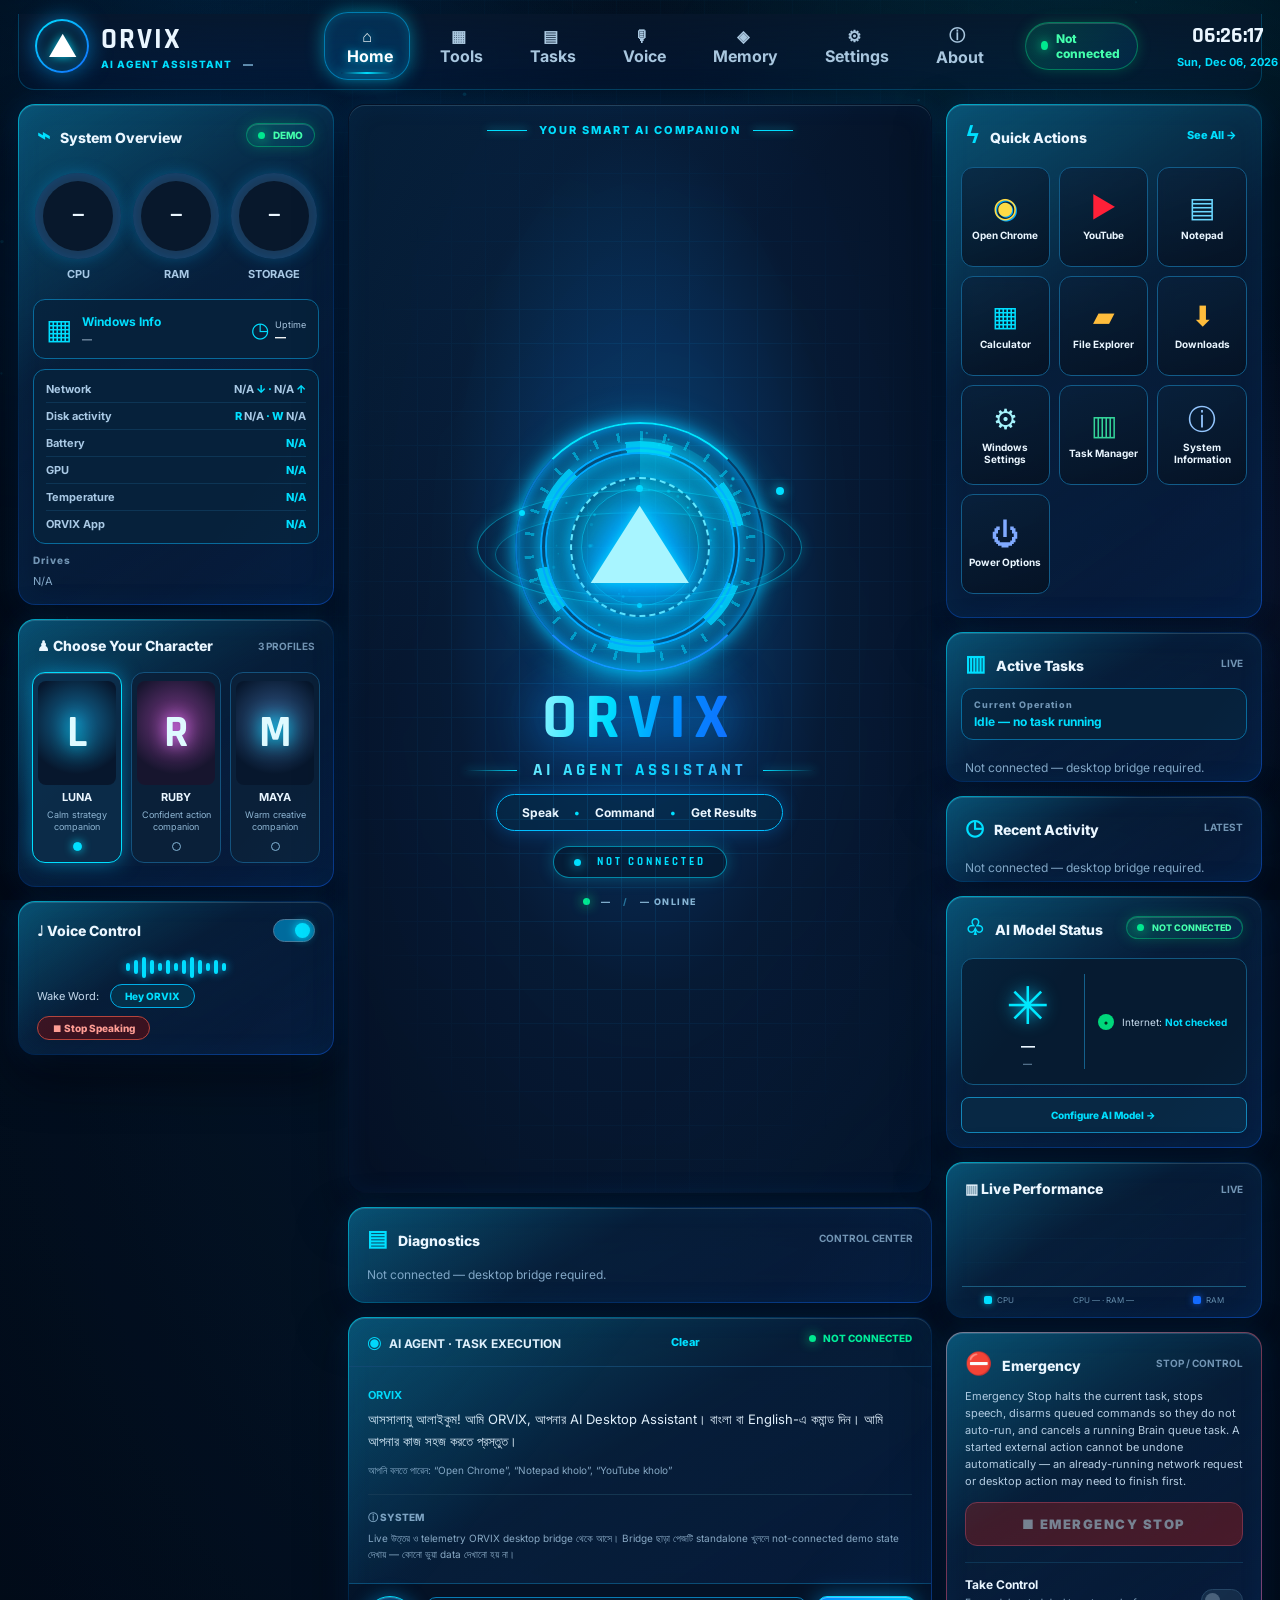
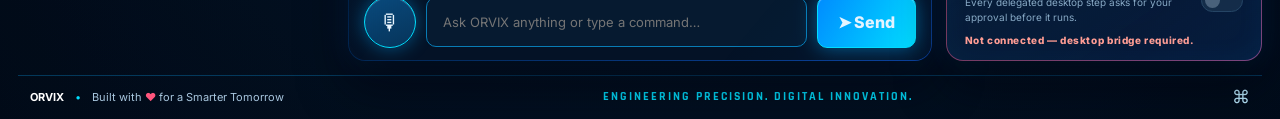
==== commit def7484b: "Command Center Phase 5: Memory Center page" ====
--- a/Orvix-AI/web_home/index.html
+++ b/Orvix-AI/web_home/index.html
@@ -21,6 +21,7 @@
         <button class="nav-item" data-tab="tools">▦ <span>Tools</span></button>
         <button class="nav-item" data-tab="tasks">▤ <span>Tasks</span></button>
         <button class="nav-item" data-tab="voice">🎙 <span>Voice</span></button>
+        <button class="nav-item" data-tab="memory">◈ <span>Memory</span></button>
         <button class="nav-item" data-tab="settings">⚙ <span>Settings</span></button>
         <button class="nav-item" data-tab="about">ⓘ <span>About</span></button>
       </nav>
@@ -195,6 +196,29 @@
       <p class="tasks-empty" id="tasksEmpty">No tasks yet</p>
     </section>
 
+    <section class="secondary-view panel hidden" id="memoryView">
+      <div class="panel-heading"><h2>Memory Center</h2><button class="text-button" id="memoryBackHome">← Back to Home</button></div>
+      <p>What ORVIX was explicitly asked to remember, stored locally in the desktop app. Entries are only ever added by an explicit remember — you can search, delete individual entries, or clear everything here.</p>
+      <div class="memory-search-row">
+        <input id="memorySearchInput" type="text" placeholder="Search memory…" autocomplete="off" />
+        <button class="memory-search-button" id="memorySearchButton">Search</button>
+        <button class="memory-search-clear" id="memorySearchClear">Clear search</button>
+      </div>
+      <p class="memory-summary" id="memorySummary"></p>
+      <div class="memory-list" id="memoryList"></div>
+      <p class="memory-empty" id="memoryEmpty">No memories saved yet</p>
+      <div class="memory-clear-row">
+        <button class="memory-clear-button" id="memoryClearButton">Clear all memory</button>
+      </div>
+      <div class="memory-clear-confirm hidden" id="memoryClearConfirm">
+        <p>Clear ALL memory entries? This removes every preference, fact, strategy and note shown here. Task history and settings are NOT deleted.</p>
+        <div class="memory-clear-confirm-actions">
+          <button class="memory-clear-confirm-button" id="memoryClearConfirmButton">Yes, clear all</button>
+          <button class="memory-clear-cancel-button" id="memoryClearCancel">Cancel</button>
+        </div>
+      </div>
+    </section>
+
     <section class="secondary-view panel hidden" id="secondaryView">
       <div class="panel-heading"><h2 id="secondaryTitle">Tools</h2><button class="text-button" id="backHome">← Back to Home</button></div>
       <p id="secondaryDescription">ORVIX tools and configuration.</p>
--- a/Orvix-AI/web_home/style.css
+++ b/Orvix-AI/web_home/style.css
@@ -397,3 +397,38 @@
 .take-control-row .switch{flex:0 0 auto}
 .take-control-row .switch input:disabled+span{opacity:.45}
 .take-control-state{font-size:10px;font-weight:800;letter-spacing:.6px;color:#ff9d94;margin:10px 18px 0}
+
+/* ==========================================================================
+   Command Center Phase 5 — Memory Center: the Memory nav destination
+   with its search row, per-category sections, entry rows with delete
+   buttons, and the clear-all control with its in-page confirm step.
+   Everything is rendered by app.js from the bridge payload's memory
+   block only; disabled controls are the standalone not-connected
+   presentation.
+   ========================================================================== */
+.memory-search-row{display:flex;gap:8px;flex-wrap:wrap;margin-top:16px}
+.memory-search-row input{flex:1;min-width:200px;background:#061a30;border:1px solid #087cb5;border-radius:10px;padding:11px 13px;color:white;outline:none;font:13px Inter}
+.memory-search-row input:focus{border-color:var(--cyan);box-shadow:0 0 12px #00bfff55}
+.memory-search-button{border:1px solid #00dfff;background:linear-gradient(120deg,#007fce,#00bfe9);border-radius:10px;padding:11px 18px;font-weight:800;font-size:12px}
+.memory-search-clear{background:#082844;border:1px solid #1385b7;border-radius:10px;padding:11px 16px;color:var(--cyan);font-weight:800;font-size:12px}
+.memory-summary{font-size:12px;color:var(--cyan);font-weight:700;margin:14px 0 0}
+.memory-list{display:flex;flex-direction:column;gap:18px;margin-top:14px}
+.memory-category-heading{font-size:12px;font-weight:800;letter-spacing:1px;color:var(--cyan);margin:0 0 8px;text-transform:uppercase}
+.memory-category-empty,.memory-empty{font-size:12px;color:var(--muted);margin:4px 0 6px}
+.memory-entry{padding:11px 14px;border:1px solid #12628f;border-radius:12px;background:#08213b;margin-bottom:8px}
+.memory-entry-head{display:flex;align-items:center;gap:10px}
+.memory-entry-key{font-size:12px;color:#eaf6ff;overflow-wrap:anywhere}
+.memory-entry-time{margin-left:auto;flex:0 0 auto;font-size:10px;color:#7295b4;font-weight:700}
+.memory-delete-button{flex:0 0 auto;background:#3a1220;border:1px solid #b5443c;color:#ff9d94;border-radius:16px;padding:4px 12px;font-weight:800;font-size:10px}
+.memory-delete-button:hover:not(:disabled){background:#4a1828}
+.memory-delete-button:disabled{opacity:.45;cursor:not-allowed}
+.memory-entry-text{font-size:12px;line-height:1.55;color:#c8ddef;margin:6px 0 0;overflow-wrap:anywhere}
+.memory-clear-row{margin-top:20px;padding-top:16px;border-top:1px solid #0d3555}
+.memory-clear-button{background:#4a2430;border:1px solid #b5443c;color:#fecaca;border-radius:10px;padding:11px 18px;font-weight:800;font-size:12px}
+.memory-clear-button:hover:not(:disabled){background:#702b3b}
+.memory-clear-button:disabled{opacity:.45;cursor:not-allowed}
+.memory-clear-confirm{margin-top:12px;padding:11px 12px;border:1px solid #ff4d5e;border-radius:12px;background:#2a0d16}
+.memory-clear-confirm p{font-size:11px;line-height:1.5;color:#ffd7db;margin:0 0 10px}
+.memory-clear-confirm-actions{display:flex;gap:8px}
+.memory-clear-confirm-button{flex:1;padding:9px 8px;border:1px solid #ff4d5e;border-radius:9px;background:#991b1b;color:#fff;font-weight:800;font-size:11px}
+.memory-clear-cancel-button{flex:1;padding:9px 8px;border:1px solid #4b7899;border-radius:9px;background:#082844;color:#c8ddef;font-weight:800;font-size:11px}
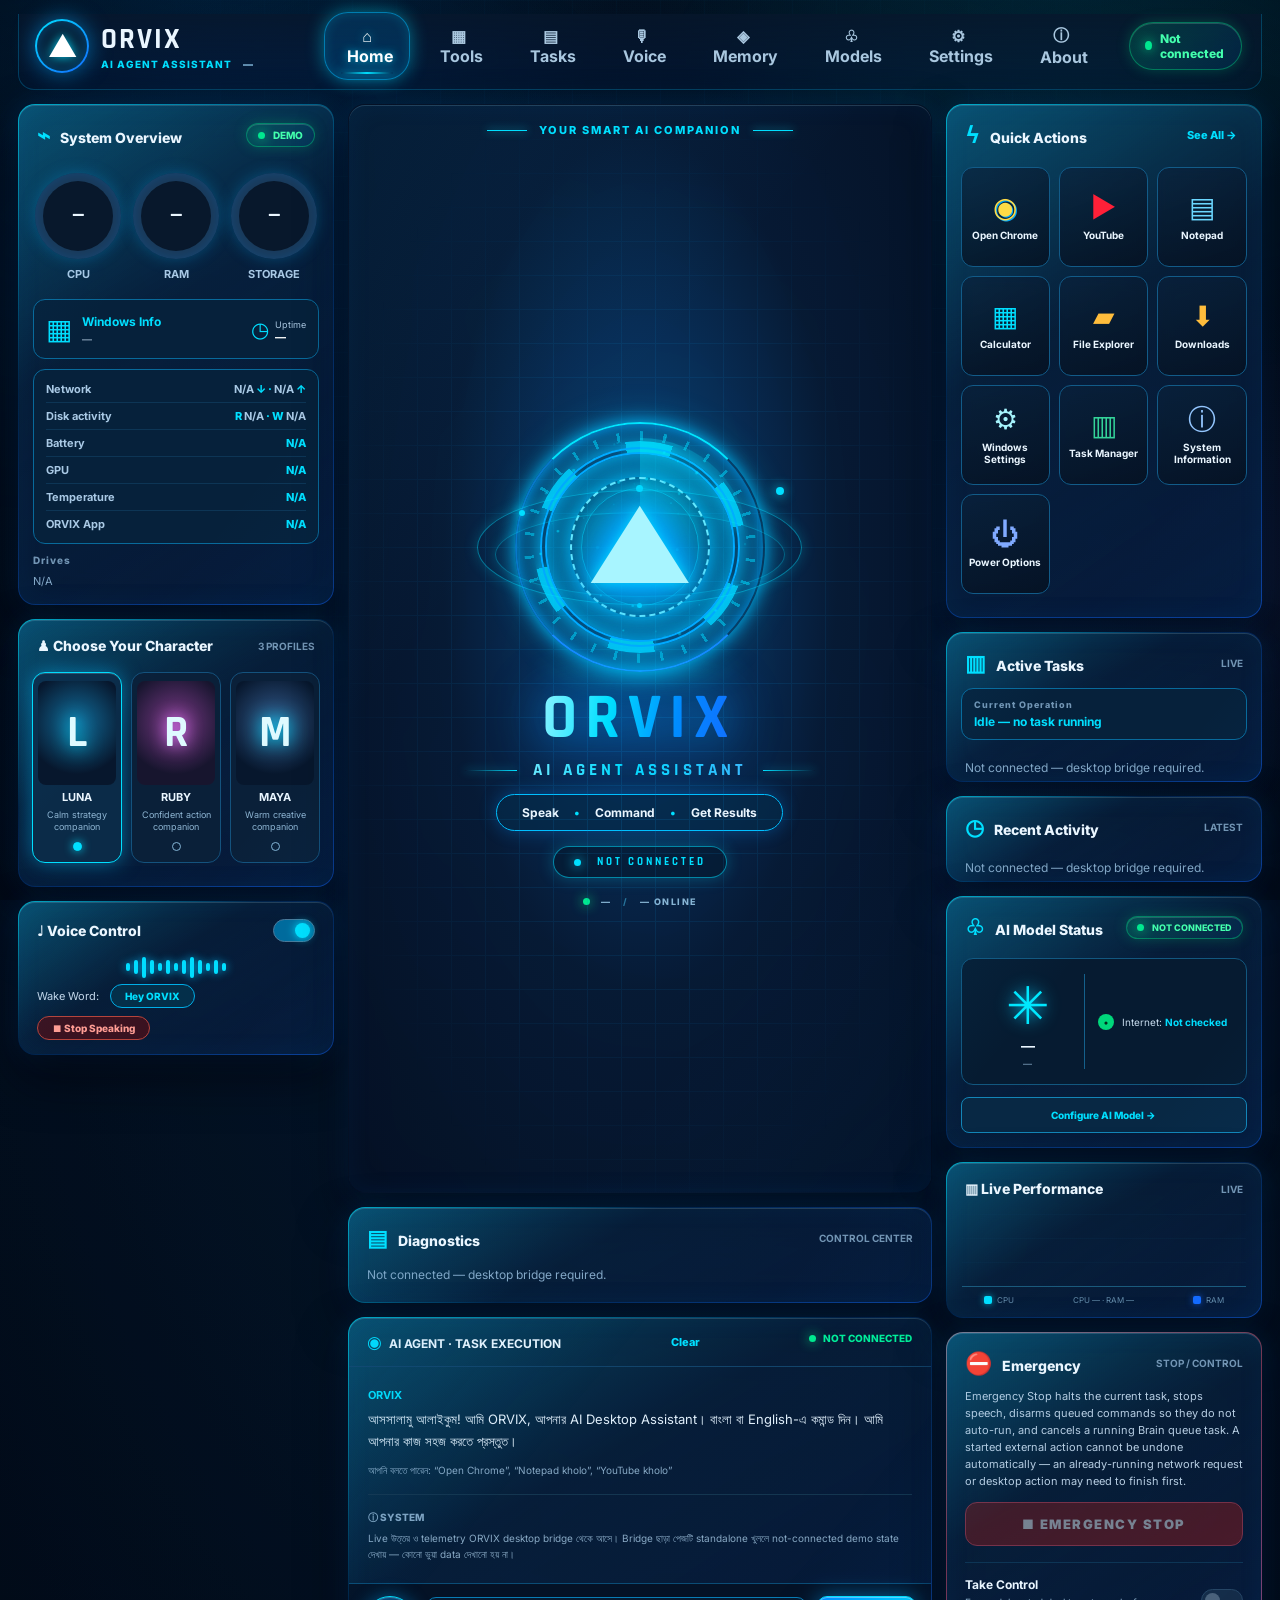
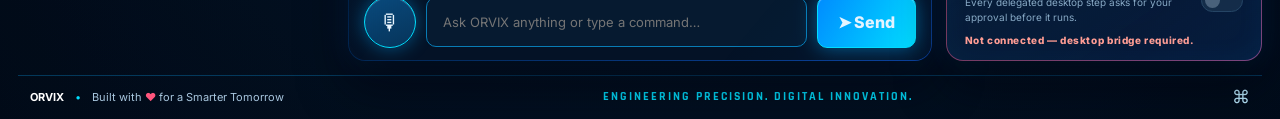
==== commit 17ed94c8: "Command Center Phase 6: Model Management Center" ====
--- a/Orvix-AI/web_home/index.html
+++ b/Orvix-AI/web_home/index.html
@@ -22,6 +22,7 @@
         <button class="nav-item" data-tab="tasks">▤ <span>Tasks</span></button>
         <button class="nav-item" data-tab="voice">🎙 <span>Voice</span></button>
         <button class="nav-item" data-tab="memory">◈ <span>Memory</span></button>
+        <button class="nav-item" data-tab="models">♧ <span>Models</span></button>
         <button class="nav-item" data-tab="settings">⚙ <span>Settings</span></button>
         <button class="nav-item" data-tab="about">ⓘ <span>About</span></button>
       </nav>
@@ -219,6 +220,23 @@
       </div>
     </section>
 
+    <section class="secondary-view panel hidden" id="modelsView">
+      <div class="panel-heading"><h2>Model Management</h2><button class="text-button" id="modelsBackHome">← Back to Home</button></div>
+      <p>AI providers registered in the desktop app's Brain, with the models and capabilities the registry carries. A provider is shown as configured only when its environment key is present (the local Ollama provider needs no key) — keys themselves are never shown here. Health is “Not checked” until you run a provider's Test button, which runs its real connection check in the desktop app.</p>
+      <div class="models-endpoint" id="modelsEndpoint">
+        <h3>Desktop endpoint</h3>
+        <div class="models-endpoint-rows">
+          <div class="detail-row"><span>Endpoint</span><b id="modelsEndpointUrl">—</b></div>
+          <div class="detail-row"><span>Model</span><b id="modelsEndpointModel">—</b></div>
+          <div class="detail-row"><span>Health</span><b id="modelsEndpointHealth">Not checked</b></div>
+        </div>
+        <p class="models-endpoint-note">Endpoint and key editing lives in Settings — the desktop console's Settings &gt; AI Model tab, which also holds the temperature and response-limit controls.</p>
+        <button class="outline-button" id="modelsSettingsButton">Open Settings →</button>
+      </div>
+      <div class="provider-grid" id="providerGrid"></div>
+      <p class="provider-empty" id="providersEmpty">No providers available</p>
+    </section>
+
     <section class="secondary-view panel hidden" id="secondaryView">
       <div class="panel-heading"><h2 id="secondaryTitle">Tools</h2><button class="text-button" id="backHome">← Back to Home</button></div>
       <p id="secondaryDescription">ORVIX tools and configuration.</p>
--- a/Orvix-AI/web_home/style.css
+++ b/Orvix-AI/web_home/style.css
@@ -432,3 +432,38 @@
 .memory-clear-confirm-actions{display:flex;gap:8px}
 .memory-clear-confirm-button{flex:1;padding:9px 8px;border:1px solid #ff4d5e;border-radius:9px;background:#991b1b;color:#fff;font-weight:800;font-size:11px}
 .memory-clear-cancel-button{flex:1;padding:9px 8px;border:1px solid #4b7899;border-radius:9px;background:#082844;color:#c8ddef;font-weight:800;font-size:11px}
+
+/* ==========================================================================
+   Command Center Phase 6 — Model Management Center: the Models nav
+   destination with the desktop-endpoint summary (endpoint / model /
+   probe health from the payload's model block; editing lives in
+   Settings) and one card per Brain registry provider — configured
+   state (boolean only, no key material ever reaches this page),
+   health state (not checked / checking / reachable / unreachable),
+   the registry models with capability chips, and a per-provider
+   Test button wired to the bridge testProvider method. Disabled
+   buttons are the standalone not-connected presentation.
+   ========================================================================== */
+.models-endpoint{margin-top:16px;padding:14px 16px;border:1px solid #12628f;border-radius:12px;background:#08213b}
+.models-endpoint h3{margin:0 0 8px;color:var(--cyan);font-size:13px}
+.models-endpoint .detail-row{border-bottom:1px solid #0d3555}
+.models-endpoint-note{font-size:11px;line-height:1.55;color:#b7cee3;margin:10px 0}
+.models-endpoint .outline-button{width:auto;margin:0;padding:10px 16px}
+.provider-grid{display:grid;grid-template-columns:repeat(auto-fit,minmax(260px,1fr));gap:12px;margin-top:18px}
+.provider-card{padding:16px;border:1px solid #12628f;border-radius:12px;background:#08213b;display:flex;flex-direction:column;gap:9px}
+.provider-card-head{display:flex;align-items:center;justify-content:space-between;gap:10px}
+.provider-name{font-size:14px;color:#eaf6ff}
+.provider-configured{font-size:9px;font-weight:800;letter-spacing:.6px;color:#43ffad;border:1px solid #00c8797a;border-radius:20px;padding:4px 10px;text-align:center}
+.provider-not-configured{font-size:9px;font-weight:800;letter-spacing:.6px;color:#ffb020;border:1px solid #ffb02066;border-radius:20px;padding:4px 10px;text-align:center}
+.provider-health{font-size:11px;font-weight:800;letter-spacing:.5px;margin:0;color:#87a9c5}
+.provider-health-reachable{color:#00e88f}
+.provider-health-unreachable{color:#ff9d94}
+.provider-health-checking{color:var(--cyan)}
+.provider-models-empty{font-size:11px;color:var(--muted);margin:0}
+.provider-model{display:flex;align-items:center;flex-wrap:wrap;gap:5px;padding:7px 0;border-top:1px solid #0d3555}
+.provider-model-name{font-size:11px;font-weight:700;color:#c8ddef;margin-right:4px;overflow-wrap:anywhere}
+.capability-chip{font-size:9px;font-weight:700;color:var(--cyan);border:1px solid #1385b7;border-radius:12px;padding:2px 8px;background:#062a45}
+.provider-test-button{margin-top:auto;background:#082844;border:1px solid #1385b7;border-radius:9px;padding:9px 14px;color:var(--cyan);font-weight:800;font-size:11px}
+.provider-test-button:hover:not(:disabled){background:#0a3b5e}
+.provider-test-button:disabled{opacity:.45;cursor:not-allowed}
+.provider-empty{font-size:12px;color:var(--muted);margin:16px 0 6px}
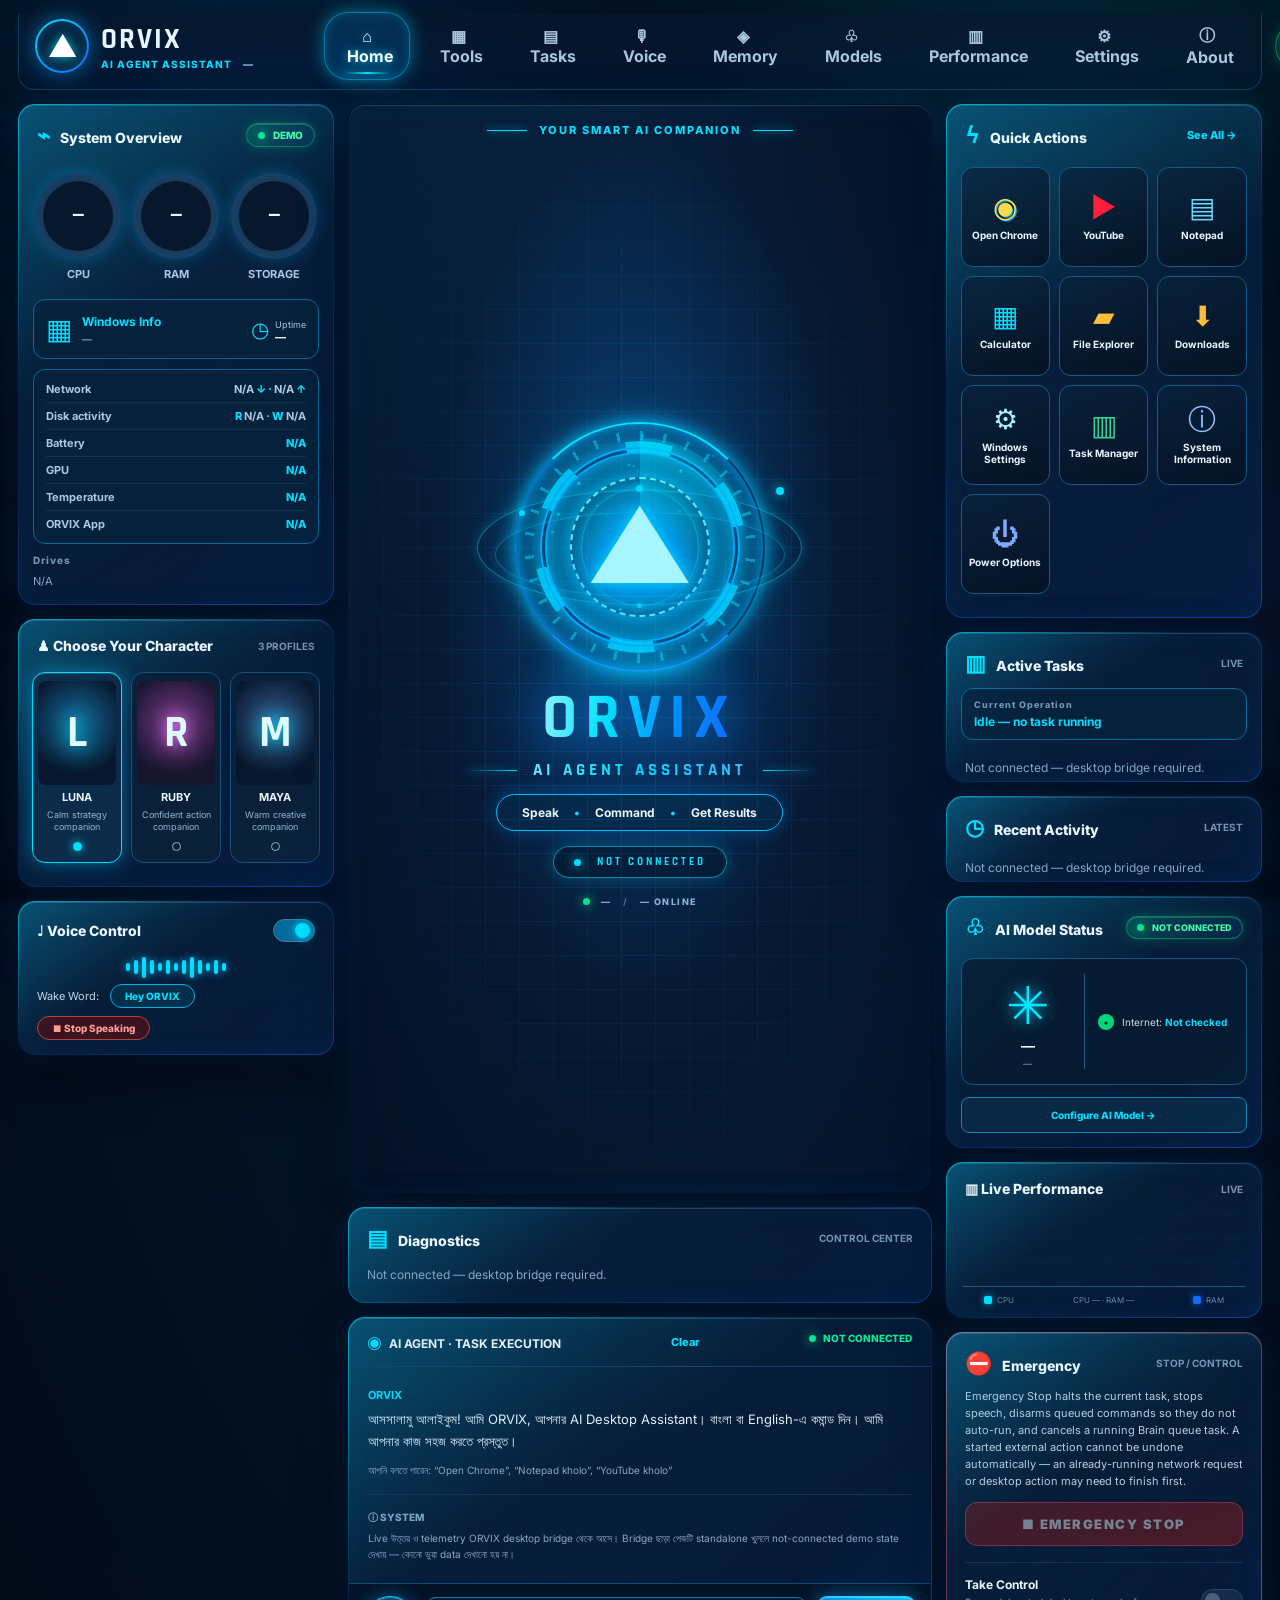
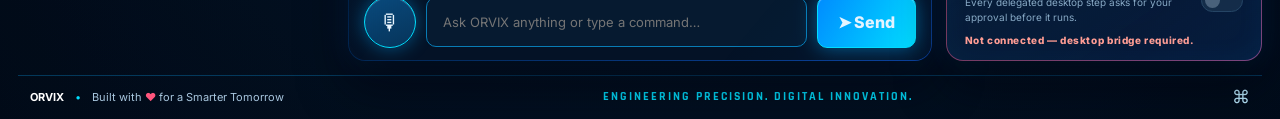
==== commit fc50bc82: "Command Center Phase 7: Live Performance Center" ====
--- a/Orvix-AI/web_home/index.html
+++ b/Orvix-AI/web_home/index.html
@@ -23,6 +23,7 @@
         <button class="nav-item" data-tab="voice">🎙 <span>Voice</span></button>
         <button class="nav-item" data-tab="memory">◈ <span>Memory</span></button>
         <button class="nav-item" data-tab="models">♧ <span>Models</span></button>
+        <button class="nav-item" data-tab="performance">▥ <span>Performance</span></button>
         <button class="nav-item" data-tab="settings">⚙ <span>Settings</span></button>
         <button class="nav-item" data-tab="about">ⓘ <span>About</span></button>
       </nav>
@@ -237,6 +238,49 @@
       <p class="provider-empty" id="providersEmpty">No providers available</p>
     </section>
 
+    <section class="secondary-view panel hidden" id="performanceView">
+      <div class="panel-heading"><h2>Live Performance</h2><button class="text-button" id="performanceBackHome">← Back to Home</button></div>
+      <p>Real performance history recorded by the desktop bridge from this session, at its normal push cadence. Charts show only what has actually been recorded — a time window becomes available once enough history exists for it.</p>
+      <div class="perf-window-row">
+        <span class="perf-window-label">Window</span>
+        <button class="perf-window-button" id="perfWindow60" data-window="60">1 min</button>
+        <button class="perf-window-button" id="perfWindow300" data-window="300">5 min</button>
+        <button class="perf-window-button" id="perfWindow900" data-window="900">15 min</button>
+        <span class="perf-history-note" id="perfHistoryNote">No history recorded yet.</span>
+      </div>
+      <div class="perf-charts-grid">
+        <div class="perf-chart-card">
+          <div class="perf-chart-heading"><b>CPU</b><span id="perfCpuCaption">—</span></div>
+          <div class="performance-chart perf-page-chart" id="perfCpuChart" aria-label="CPU performance chart"></div>
+        </div>
+        <div class="perf-chart-card">
+          <div class="perf-chart-heading"><b>RAM</b><span id="perfRamCaption">—</span></div>
+          <div class="performance-chart perf-page-chart" id="perfRamChart" aria-label="RAM performance chart"></div>
+        </div>
+        <div class="perf-chart-card">
+          <div class="perf-chart-heading"><b>Network</b><span id="perfNetworkCaption">—</span></div>
+          <div class="performance-chart perf-page-chart" id="perfNetworkChart" aria-label="Network performance chart — download and upload"></div>
+          <div class="performance-labels"><span class="perf-legend"><i class="perf-dot cpu"></i>Download</span><span class="perf-legend"><i class="perf-dot ram"></i>Upload</span></div>
+        </div>
+        <div class="perf-chart-card">
+          <div class="perf-chart-heading"><b>Disk</b><span id="perfDiskCaption">—</span></div>
+          <div class="performance-chart perf-page-chart" id="perfDiskChart" aria-label="Disk performance chart — read and write"></div>
+          <div class="performance-labels"><span class="perf-legend"><i class="perf-dot cpu"></i>Read</span><span class="perf-legend"><i class="perf-dot ram"></i>Write</span></div>
+        </div>
+      </div>
+      <div class="perf-details">
+        <div class="detail-row"><span>ORVIX App</span><b id="perfOwnValue">N/A</b></div>
+        <div class="detail-row"><span>Temperature</span><b id="perfTemperatureValue">N/A on Windows</b></div>
+        <div class="detail-row"><span>GPU</span><b id="perfGpuValue">N/A on Windows</b></div>
+      </div>
+      <h3 class="perf-processes-heading">Top Processes</h3>
+      <table class="perf-processes-table" id="perfProcessesTable">
+        <thead><tr><th>Name</th><th>CPU %</th><th>Memory %</th></tr></thead>
+        <tbody id="perfProcessesBody"></tbody>
+      </table>
+      <p class="perf-processes-empty" id="perfProcessesEmpty">No process data yet</p>
+    </section>
+
     <section class="secondary-view panel hidden" id="secondaryView">
       <div class="panel-heading"><h2 id="secondaryTitle">Tools</h2><button class="text-button" id="backHome">← Back to Home</button></div>
       <p id="secondaryDescription">ORVIX tools and configuration.</p>
--- a/Orvix-AI/web_home/style.css
+++ b/Orvix-AI/web_home/style.css
@@ -467,3 +467,36 @@
 .provider-test-button:hover:not(:disabled){background:#0a3b5e}
 .provider-test-button:disabled{opacity:.45;cursor:not-allowed}
 .provider-empty{font-size:12px;color:var(--muted);margin:16px 0 6px}
+
+/* ==========================================================================
+   Command Center Phase 7 — Live Performance Center: the Performance
+   nav destination with its 1/5/15-minute window selector (disabled
+   buttons are the honest not-enough-history-yet presentation), four
+   chart cards reusing the home strip's equalizer-column rendering,
+   the app-usage / temperature / GPU detail rows (temperature and GPU
+   render "N/A on Windows"), and the top-processes table. Everything
+   is rendered by app.js from the bridge payload's performance block
+   only.
+   ========================================================================== */
+.perf-window-row{display:flex;align-items:center;gap:8px;flex-wrap:wrap;margin-top:16px}
+.perf-window-label{font-size:10px;color:#7295b4;font-weight:800;letter-spacing:1px}
+.perf-window-button{background:#082844;border:1px solid #1385b7;border-radius:20px;padding:7px 16px;color:var(--cyan);font-weight:800;font-size:11px}
+.perf-window-button:hover:not(:disabled){background:#0a3b5e}
+.perf-window-button.active{background:linear-gradient(120deg,#007fce,#00bfe9);color:#fff;border-color:#00dfff;box-shadow:0 0 14px rgba(0,191,255,.45)}
+.perf-window-button:disabled{opacity:.45;cursor:not-allowed;box-shadow:none}
+.perf-history-note{font-size:11px;color:#87a9c5;font-weight:700;margin-left:6px}
+.perf-charts-grid{display:grid;grid-template-columns:repeat(auto-fit,minmax(260px,1fr));gap:12px;margin-top:16px}
+.perf-chart-card{padding:14px 16px;border:1px solid #12628f;border-radius:12px;background:#08213b}
+.perf-chart-heading{display:flex;align-items:center;justify-content:space-between;gap:10px;margin-bottom:6px}
+.perf-chart-heading b{font-size:12px;color:#eaf6ff;letter-spacing:1px}
+.perf-chart-heading span{font-size:11px;color:var(--cyan);font-weight:800;text-align:right}
+.perf-page-chart{height:110px;margin:5px 0 0}
+.perf-details{margin-top:16px;border:1px solid #086a9b;border-radius:12px;background:#06213b;padding:6px 12px}
+.perf-processes-heading{font-size:12px;font-weight:800;letter-spacing:1px;color:var(--cyan);margin:20px 0 8px;text-transform:uppercase}
+.perf-processes-table{width:100%;border-collapse:collapse;font-size:12px}
+.perf-processes-table th{font-size:10px;color:#7295b4;font-weight:800;letter-spacing:1px;text-align:left;padding:7px 12px;border-bottom:1px solid #0d3555}
+.perf-processes-table th:nth-child(2),.perf-processes-table th:nth-child(3),.perf-processes-table td:nth-child(2),.perf-processes-table td:nth-child(3){text-align:right}
+.perf-processes-table td{padding:8px 12px;border-bottom:1px solid #0d3555;color:#c8ddef;overflow-wrap:anywhere}
+.perf-processes-table td:nth-child(2),.perf-processes-table td:nth-child(3){color:var(--cyan);font-weight:800}
+.perf-processes-table tbody tr:last-child td{border-bottom:none}
+.perf-processes-empty{font-size:12px;color:var(--muted);margin:4px 0 6px}
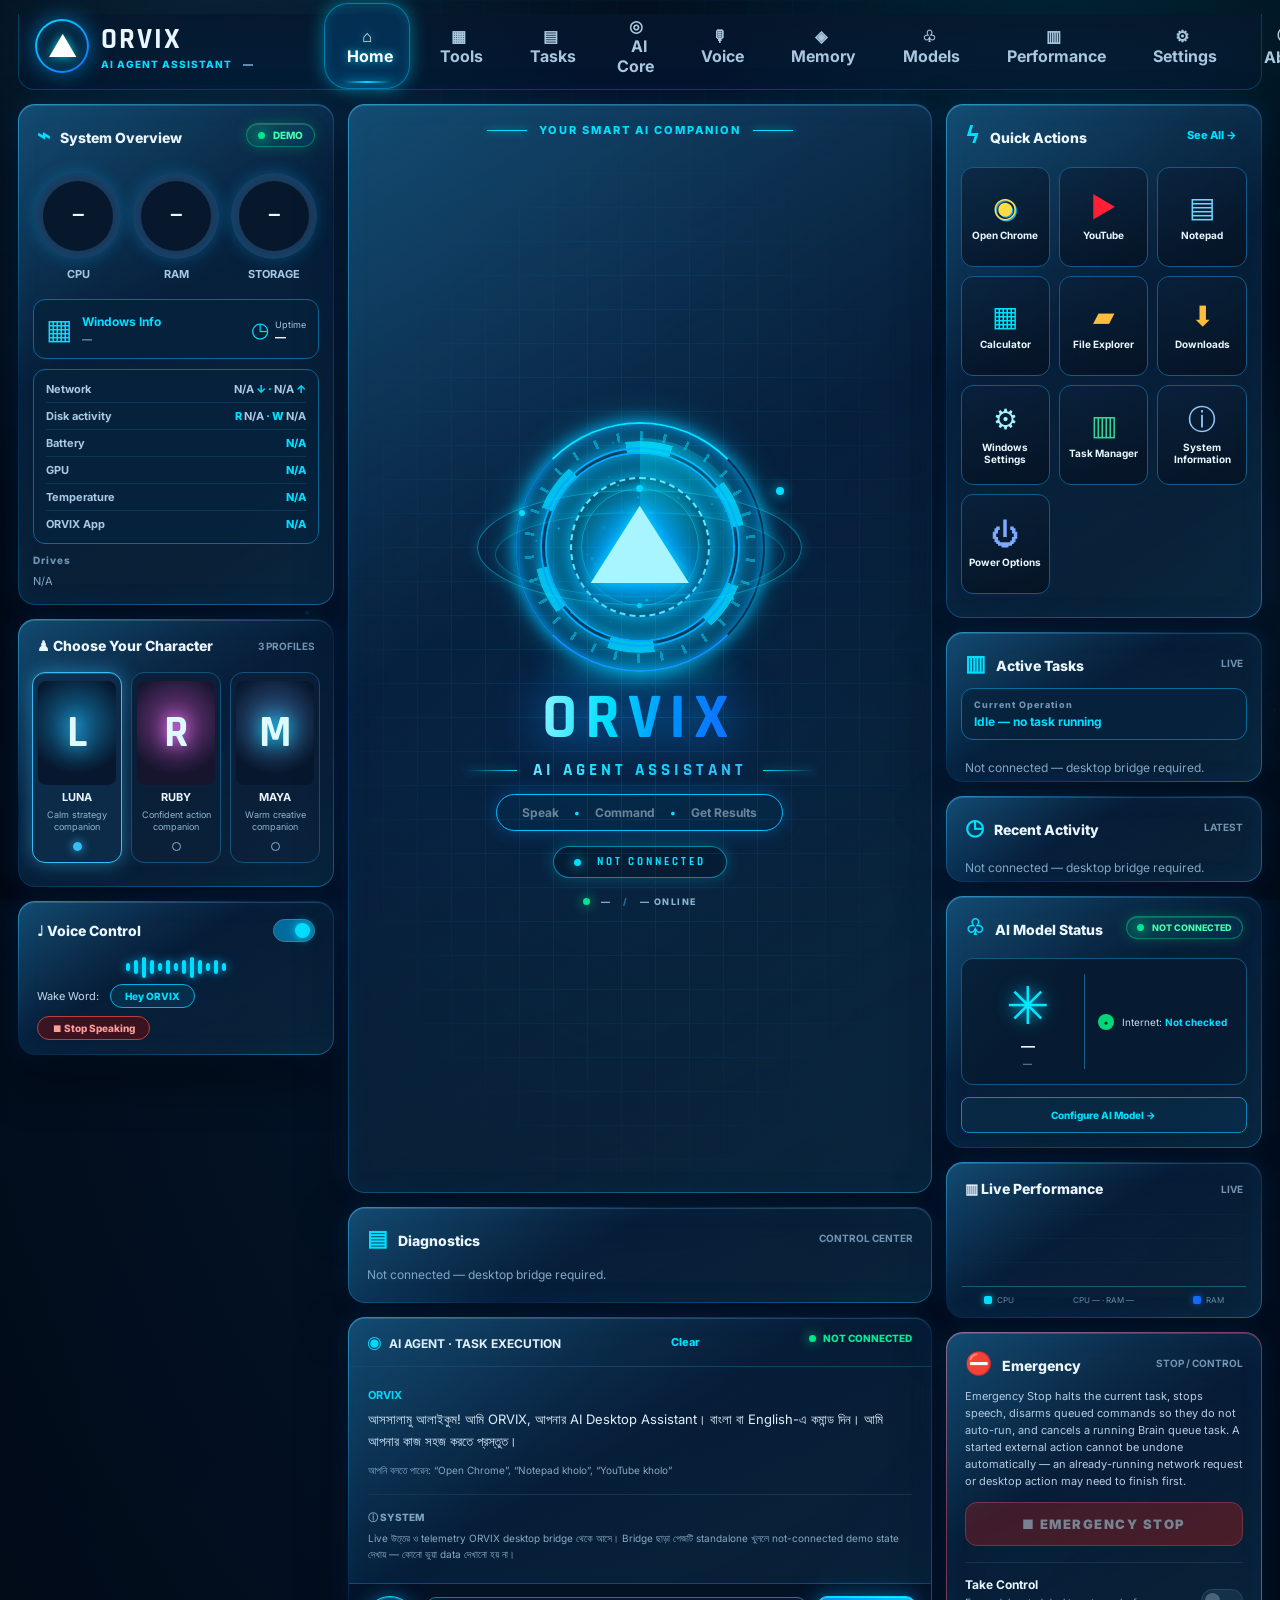
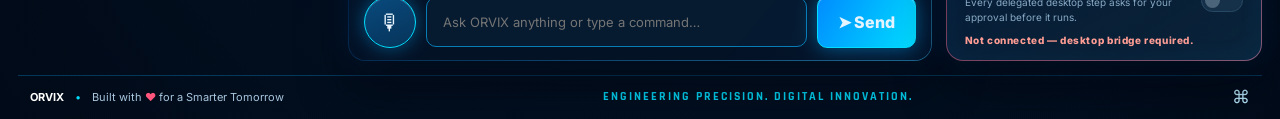
==== commit 4cec41e7: "Command Center Phase 8: AI Core page, personality themes, hero controls made real" ====
--- a/Orvix-AI/web_home/index.html
+++ b/Orvix-AI/web_home/index.html
@@ -1,5 +1,5 @@
 <!DOCTYPE html>
-<html lang="en">
+<html lang="en" data-character="LUNA">
 <head>
   <meta charset="UTF-8" />
   <meta name="viewport" content="width=device-width, initial-scale=1.0" />
@@ -20,6 +20,7 @@
         <button class="nav-item active" data-tab="home">⌂ <span>Home</span></button>
         <button class="nav-item" data-tab="tools">▦ <span>Tools</span></button>
         <button class="nav-item" data-tab="tasks">▤ <span>Tasks</span></button>
+        <button class="nav-item" data-tab="core">◎ <span>AI Core</span></button>
         <button class="nav-item" data-tab="voice">🎙 <span>Voice</span></button>
         <button class="nav-item" data-tab="memory">◈ <span>Memory</span></button>
         <button class="nav-item" data-tab="models">♧ <span>Models</span></button>
@@ -94,7 +95,7 @@
           </div>
           <h1>ORVIX</h1>
           <p class="hero-subtitle">AI AGENT ASSISTANT</p>
-          <div class="hero-caption"><span>Speak</span><i>•</i><span>Command</span><i>•</i><span>Get Results</span></div>
+          <div class="hero-caption"><button class="hero-action" id="heroSpeakButton" type="button">Speak</button><i>•</i><button class="hero-action" id="heroCommandButton" type="button">Command</button><i>•</i><button class="hero-action" id="heroResultsButton" type="button">Get Results</button></div>
           <div class="hero-status" id="coreStatus" data-state="idle"><span class="pulse-dot"></span><span id="coreStatusLabel">READY TO ASSIST</span></div>
           <div class="hero-bottom"><span class="pulse-dot"></span> <span id="coreModeLabel">—</span> <span class="separator">/</span> <span id="activeCharacter">—</span> ONLINE</div>
         </section>
@@ -281,6 +282,41 @@
       <p class="perf-processes-empty" id="perfProcessesEmpty">No process data yet</p>
     </section>
 
+    <section class="secondary-view panel hidden" id="coreView">
+      <div class="panel-heading"><h2>AI Core</h2><button class="text-button" id="coreBackHome">← Back to Home</button></div>
+      <p>The desktop app's core state machine, live. The highlighted state is the one the app is in right now; the current operation, recent activity and any waiting approval come from the same bridge payload as the home panels.</p>
+      <div class="core-grid">
+        <div class="core-card">
+          <h3>Core State</h3>
+          <div class="core-state-list" id="coreStateList">
+            <div class="core-state-row" data-core-state="idle"><span class="core-state-dot st-idle"></span>IDLE</div>
+            <div class="core-state-row" data-core-state="listening"><span class="core-state-dot st-listening"></span>LISTENING</div>
+            <div class="core-state-row" data-core-state="thinking"><span class="core-state-dot st-thinking"></span>THINKING</div>
+            <div class="core-state-row" data-core-state="processing"><span class="core-state-dot st-processing"></span>PROCESSING</div>
+            <div class="core-state-row" data-core-state="executing"><span class="core-state-dot st-executing"></span>EXECUTING</div>
+            <div class="core-state-row" data-core-state="speaking"><span class="core-state-dot st-speaking"></span>SPEAKING</div>
+            <div class="core-state-row" data-core-state="completed"><span class="core-state-dot st-completed"></span>COMPLETED</div>
+            <div class="core-state-row" data-core-state="error"><span class="core-state-dot st-error"></span>ERROR</div>
+            <div class="core-state-row core-state-offline" data-core-state="offline"><span class="core-state-dot st-offline"></span>OFFLINE</div>
+          </div>
+          <p class="core-note">OFFLINE is not a core state — it is this page's presentation when the desktop bridge is disconnected. The core itself has exactly the eight states above it.</p>
+          <p class="core-note" id="coreModeLine">Core mode: —</p>
+        </div>
+        <div class="core-card">
+          <h3>Current Operation</h3>
+          <b class="core-operation" id="coreCurrentOperation">Idle — no task running</b>
+          <h3>Pending Approvals</h3>
+          <div id="coreApprovals"><p class="core-note">No pending approvals — approval requests appear as dialogs in the desktop app.</p></div>
+          <p class="core-note">Approvals are answered in the desktop app's dialog — this list is read-only. There is no approval queue: one dialog waits at a time.</p>
+        </div>
+        <div class="core-card">
+          <h3>Recent Activity</h3>
+          <div class="activity-list core-activity-list" id="coreActivityList"></div>
+          <p class="activity-empty" id="coreActivityEmpty">No recent activity</p>
+        </div>
+      </div>
+    </section>
+
     <section class="secondary-view panel hidden" id="secondaryView">
       <div class="panel-heading"><h2 id="secondaryTitle">Tools</h2><button class="text-button" id="backHome">← Back to Home</button></div>
       <p id="secondaryDescription">ORVIX tools and configuration.</p>
--- a/Orvix-AI/web_home/style.css
+++ b/Orvix-AI/web_home/style.css
@@ -500,3 +500,70 @@
 .perf-processes-table td:nth-child(2),.perf-processes-table td:nth-child(3){color:var(--cyan);font-weight:800}
 .perf-processes-table tbody tr:last-child td{border-bottom:none}
 .perf-processes-empty{font-size:12px;color:var(--muted);margin:4px 0 6px}
+
+/* ==========================================================================
+   Command Center Phase 8 — AI Core page, hero controls made real,
+   and personality themes.
+
+   Personality themes: the payload's character drives a
+   data-character attribute on the page root (<html>); the rules
+   below switch ONLY the ambient accent variables (--accent /
+   --accent-rgb) and the surfaces that consume them — the aurora
+   sheen, the ambient body glows, the panels' gradient edge tint
+   and the character-card accents. The values mirror
+   orvix/character_theme.py exactly (a unit test asserts they
+   never drift). Core state colours are NOT touched: the reactor
+   hues, the hero status pill and the FX canvas palette stay keyed
+   to data-state / FX_STATE_COLORS, so the live state remains the
+   primary signal for every character.
+   ========================================================================== */
+:root{--accent:#00DFFF;--accent-rgb:0,223,255}
+:root[data-character="LUNA"]{--accent:#38BDF8;--accent-rgb:56,189,248}
+:root[data-character="RUBY"]{--accent:#E77CFF;--accent-rgb:231,124,255}
+:root[data-character="MAYA"]{--accent:#FFB36B;--accent-rgb:255,179,107}
+:root[data-character] .aurora{background:radial-gradient(42% 34% at 22% 30%,rgba(var(--accent-rgb),.14),transparent 70%),radial-gradient(38% 30% at 78% 22%,rgba(0,223,255,.10),transparent 70%),radial-gradient(46% 36% at 62% 82%,rgba(var(--accent-rgb),.09),transparent 70%),radial-gradient(30% 24% at 30% 78%,rgba(20,107,255,.09),transparent 70%)}
+:root[data-character] body::after{background:radial-gradient(620px 380px at 16% -6%,rgba(var(--accent-rgb),.16),transparent 70%),radial-gradient(680px 420px at 85% -10%,rgba(0,223,255,.12),transparent 70%),radial-gradient(520px 360px at 97% 62%,rgba(var(--accent-rgb),.08),transparent 70%),radial-gradient(920px 620px at 50% 118%,rgba(20,107,255,.12),transparent 70%),radial-gradient(ellipse at center,transparent 52%,rgba(1,4,10,.5) 100%)}
+:root[data-character] .panel{background:linear-gradient(145deg,rgba(12,38,66,.72),rgba(4,13,26,.78)) padding-box,linear-gradient(150deg,rgba(var(--accent-rgb),.75),rgba(0,140,255,.16) 42%,rgba(var(--accent-rgb),.5)) border-box}
+:root[data-character] .character.selected{border-color:var(--accent);box-shadow:0 0 20px rgba(var(--accent-rgb),.5),inset 0 1px 0 rgba(190,240,255,.2)}
+:root[data-character] .character.selected i{background:var(--accent);border-color:var(--accent);box-shadow:0 0 10px var(--accent)}
+:root[data-character] .character.selected .character-art{text-shadow:0 0 18px var(--accent)}
+
+/* Hero controls made real (audit Bugs #1): the caption pills are
+   <button class="hero-action"> now — the pill container styling is
+   unchanged; the buttons inherit its typography, glow with the
+   character accent on hover, and show the same disabled
+   presentation as the other bridge controls when standalone. */
+.hero-action{background:none;border:0;padding:0;font:inherit;color:inherit;letter-spacing:inherit}
+.hero-action:hover:not(:disabled){color:var(--accent);text-shadow:0 0 10px rgba(var(--accent-rgb),.85)}
+.hero-action:disabled{opacity:.45;cursor:not-allowed}
+@keyframes resultFlash{0%,100%{box-shadow:none}25%,65%{box-shadow:0 0 0 2px var(--accent),0 0 26px rgba(var(--accent-rgb),.45)}}
+.message.result-flash{animation:resultFlash 1.2s ease-in-out 2;border-radius:10px}
+
+/* AI Core page: state panel (the eight core states with the live
+   one highlighted in its own state hue, plus the separate OFFLINE
+   row that is the bridge-disconnected presentation only), the
+   current operation, the read-only pending-approvals block and
+   the activity feed. Everything renders from the bridge payload. */
+.core-grid{display:grid;grid-template-columns:repeat(auto-fit,minmax(260px,1fr));gap:12px;margin-top:16px}
+.core-card{padding:16px;border:1px solid #12628f;border-radius:12px;background:#08213b}
+.core-card h3{margin:0 0 10px;color:var(--cyan);font-size:12px;letter-spacing:1px;text-transform:uppercase}
+.core-card h3:not(:first-of-type){margin-top:20px}
+.core-state-list{display:flex;flex-direction:column;gap:6px}
+.core-state-row{--row-accent:#00dfff;display:flex;align-items:center;gap:9px;padding:8px 12px;border:1px solid #0d4a6e;border-radius:10px;background:#06213b;font-size:11px;font-weight:800;letter-spacing:1px;color:#87a9c5}
+.core-state-row[data-core-state="listening"]{--row-accent:#00e88f}
+.core-state-row[data-core-state="thinking"]{--row-accent:#a78bfa}
+.core-state-row[data-core-state="processing"]{--row-accent:#ffb020}
+.core-state-row[data-core-state="executing"]{--row-accent:#38bdf8}
+.core-state-row[data-core-state="speaking"]{--row-accent:#2dd4bf}
+.core-state-row[data-core-state="completed"]{--row-accent:#00e88f}
+.core-state-row[data-core-state="error"]{--row-accent:#ff4d5e}
+.core-state-row[data-core-state="offline"]{--row-accent:#ff9d94;border-style:dashed}
+.core-state-row.live{color:#fff;border-color:var(--row-accent);background:#0a2c4c;box-shadow:0 0 14px -2px var(--row-accent)}
+.core-state-dot{width:9px;height:9px;border-radius:50%;background:var(--row-accent);box-shadow:0 0 8px var(--row-accent)}
+.core-note{font-size:11px;line-height:1.55;color:#87a9c5;margin:10px 0 0}
+.core-operation{font-size:13px;color:var(--cyan);overflow-wrap:anywhere}
+.core-approval-waiting{color:#ffb020;font-size:12px}
+.core-approval-title{font-size:12px;color:#eaf6ff;font-weight:700;margin:8px 0 0;overflow-wrap:anywhere}
+.core-approval-message{font-size:11px;line-height:1.55;color:#c8ddef;margin:4px 0 0;overflow-wrap:anywhere;white-space:pre-wrap}
+.core-activity-list{padding:0}
+.core-card .activity-empty{margin:4px 0 6px}
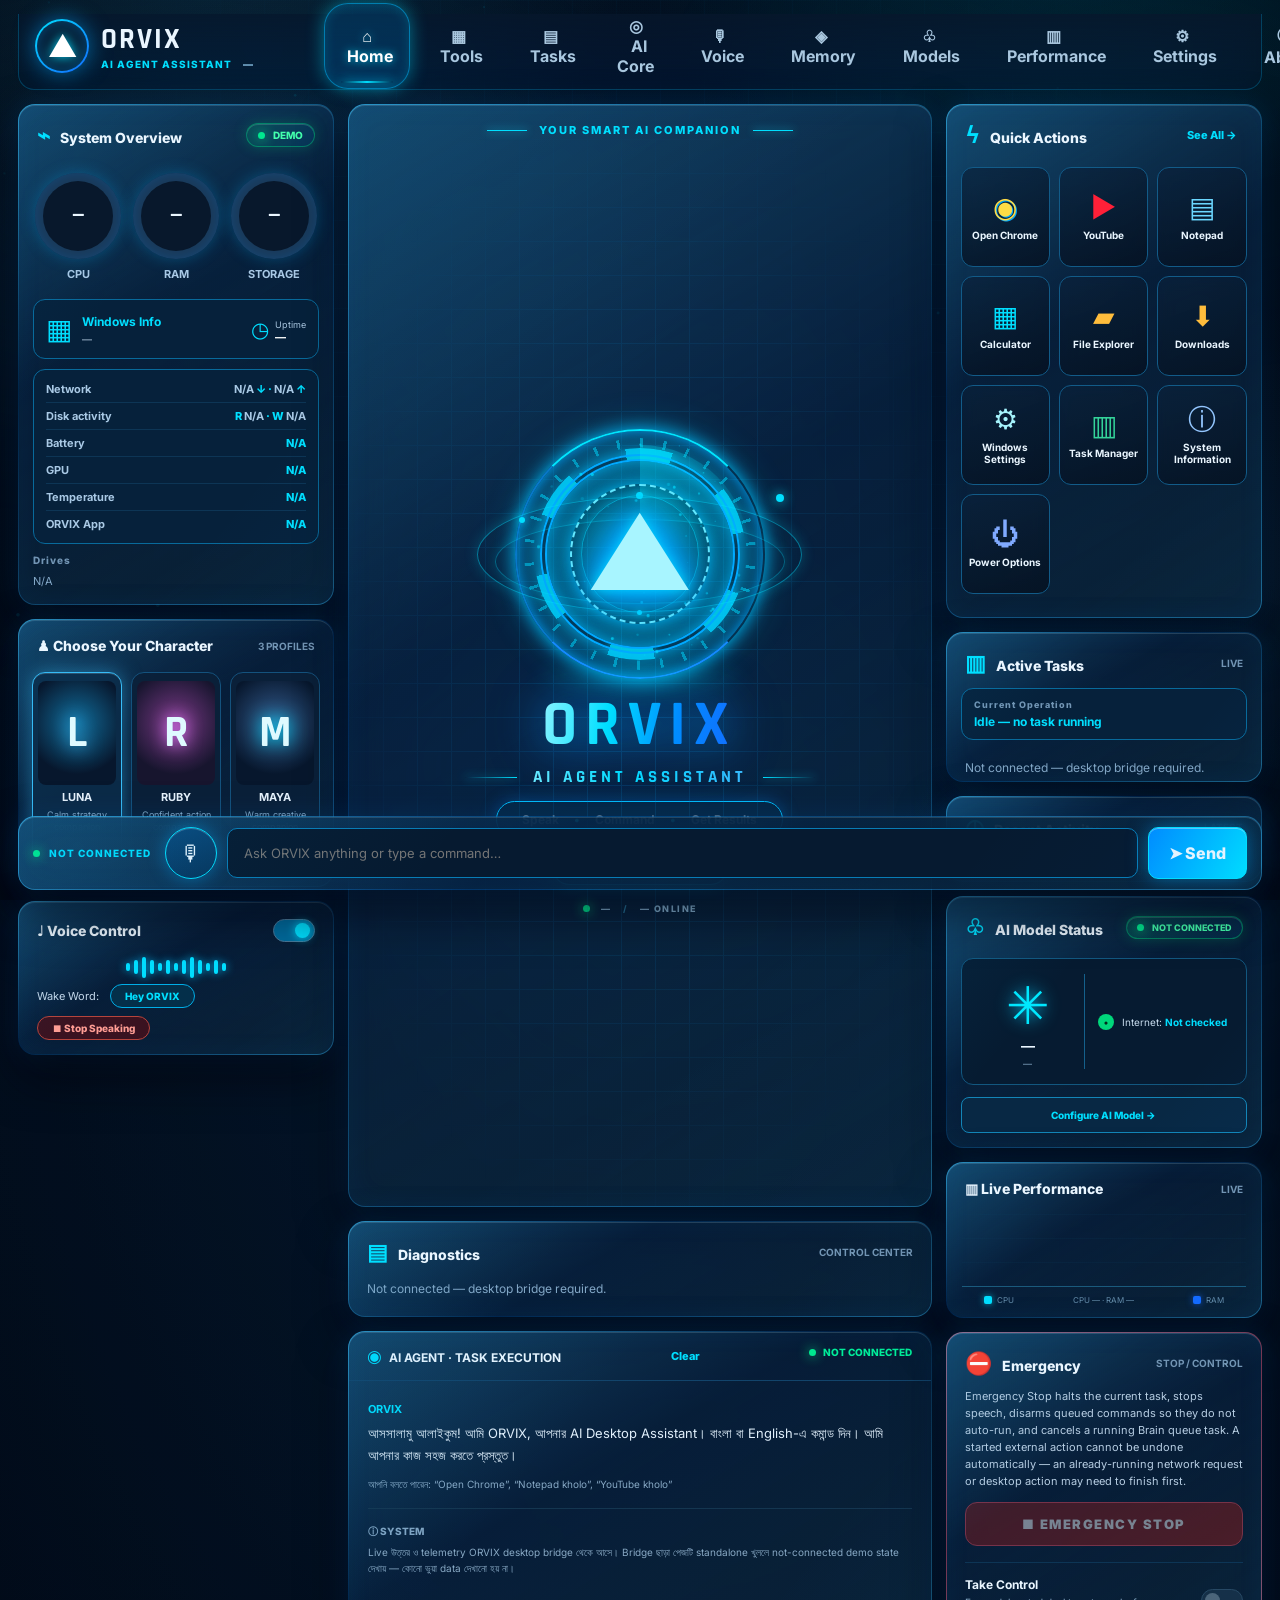
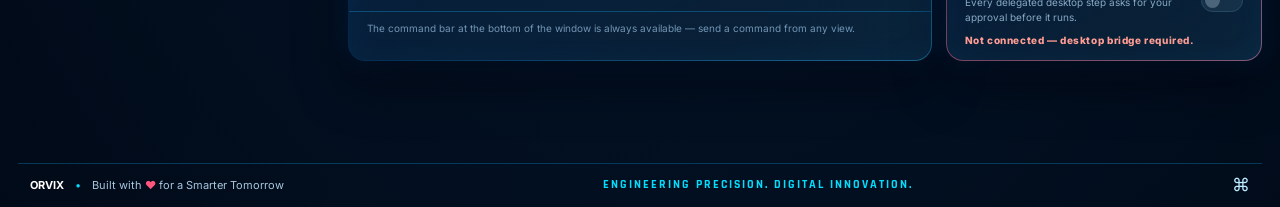
==== commit 6aad6079: "CC Phase 9: persistent command bar, Tasks centre completion (cancel/result/diagnostics), Tools cards" ====
--- a/Orvix-AI/web_home/index.html
+++ b/Orvix-AI/web_home/index.html
@@ -117,11 +117,7 @@
             <div class="system-note"><span>ⓘ SYSTEM</span><p>Live উত্তর ও telemetry ORVIX desktop bridge থেকে আসে। Bridge ছাড়া পেজটি standalone খুললে not-connected demo state দেখায় — কোনো ভুয়া data দেখানো হয় না।</p></div>
           </div>
           <div class="typing-indicator hidden" id="typingIndicator" aria-hidden="true"><span></span><span></span><span></span><em>ORVIX is working…</em></div>
-          <div class="chat-composer">
-            <button class="mic-button" id="micButton" title="Start voice input">🎙</button>
-            <input id="commandInput" type="text" placeholder="Ask ORVIX anything or type a command…" autocomplete="off" />
-            <button class="send-button" id="sendButton">➤ <span>Send</span></button>
-          </div>
+          <p class="chat-composer-note">The command bar at the bottom of the window is always available — send a command from any view.</p>
         </section>
       </section>
 
@@ -194,7 +190,7 @@
 
     <section class="secondary-view panel hidden" id="tasksView">
       <div class="panel-heading"><h2>Tasks</h2><button class="text-button" id="tasksBackHome">← Back to Home</button></div>
-      <p>Recent tasks from the ORVIX desktop app, newest first. This view is read-only — run, cancel and full history live in the desktop console's Task History.</p>
+      <p>Recent tasks from the ORVIX desktop app, newest first, with each record's progress, recorded result and safe diagnostics. A queued or running task can be cancelled here; full history, search and export live in the desktop console's Task History.</p>
       <div class="tasks-list" id="tasksList"></div>
       <p class="tasks-empty" id="tasksEmpty">No tasks yet</p>
     </section>
@@ -323,6 +319,16 @@
       <div class="secondary-cards" id="secondaryCards"></div>
     </section>
 
+    <section class="command-bar panel" id="commandBar" aria-label="Command bar">
+      <div class="command-bar-status"><span class="pulse-dot"></span><span id="commandBarStatus">NOT CONNECTED</span></div>
+      <div class="chat-composer command-bar-composer">
+        <button class="mic-button" id="micButton" title="Start voice input">🎙</button>
+        <input id="commandInput" type="text" placeholder="Ask ORVIX anything or type a command…" autocomplete="off" />
+        <button class="send-button" id="sendButton">➤ <span>Send</span></button>
+      </div>
+      <button class="command-stop-button hidden" id="commandStopButton" title="Stop the running task (Emergency Stop)">■ Stop</button>
+    </section>
+
     <footer class="footer"><span><b>ORVIX</b> <i>•</i> Built with <em>♥</em> for a Smarter Tomorrow</span><strong>ENGINEERING PRECISION. DIGITAL INNOVATION.</strong><div class="footer-links"><a href="https://github.com/zobaerio/orvixai" aria-label="GitHub">⌘</a></div></footer>
     <div class="toast" id="toast" role="status"></div>
   </div>
--- a/Orvix-AI/web_home/style.css
+++ b/Orvix-AI/web_home/style.css
@@ -567,3 +567,27 @@
 .core-approval-message{font-size:11px;line-height:1.55;color:#c8ddef;margin:4px 0 0;overflow-wrap:anywhere;white-space:pre-wrap}
 .core-activity-list{padding:0}
 .core-card .activity-empty{margin:4px 0 6px}
+
+/* Command Center Phase 9 — persistent command bar, Tasks centre
+   completion, secondary-card actions. The command bar is the ONE
+   composer's home now: it sits outside every view container at the
+   bottom of the shell and stays visible on all views. Its composer
+   reuses the .chat-composer layout styles; the bar adds the status
+   line and the Stop control, which is hidden unless the payload
+   reports work running. */
+.command-bar{position:sticky;bottom:10px;z-index:6;display:flex;align-items:center;gap:14px;padding:10px 14px}
+.command-bar-status{display:flex;align-items:center;gap:2px;font-size:10px;font-weight:800;letter-spacing:1px;color:var(--cyan);white-space:nowrap}
+.command-bar-composer{flex:1;border-top:0;background:transparent;padding:0}
+.command-stop-button{border:1px solid #ff4d5e;background:#3d0f1c;color:#ff8f9b;border-radius:10px;padding:13px 18px;font-weight:800;white-space:nowrap}
+.command-stop-button:hover:not(:disabled){background:#571627;box-shadow:0 0 14px #ff4d5e55}
+.command-stop-button:disabled{opacity:.45;cursor:default}
+.chat-composer-note{margin:0;padding:10px 18px 14px;font-size:10px;color:#7295b4;border-top:1px solid #0b4c75}
+.task-row{flex-wrap:wrap}
+.task-result{flex-basis:100%;font-size:11px;line-height:1.5;color:#c8ddef;overflow-wrap:anywhere}
+.task-diagnostics{flex-basis:100%;font-size:10px;color:#7295b4}
+.task-cancel-button{margin-left:auto;border:1px solid #ff9d94;background:#2b1220;color:#ffb3ab;border-radius:8px;padding:7px 14px;font-size:11px;font-weight:800}
+.task-cancel-button:hover:not(:disabled){background:#3d182b}
+.task-cancel-button:disabled{opacity:.45;cursor:default}
+.secondary-card-action{margin-top:12px;background:#082844;border:1px solid #1385b7;border-radius:8px;padding:8px 16px;color:var(--cyan);font-size:11px;font-weight:800}
+.secondary-card-action:hover{background:#0a3b5e}
+@media(max-width:760px){.command-bar{flex-wrap:wrap}.command-bar-composer{order:3;flex-basis:100%}.command-stop-button{margin-left:auto}}
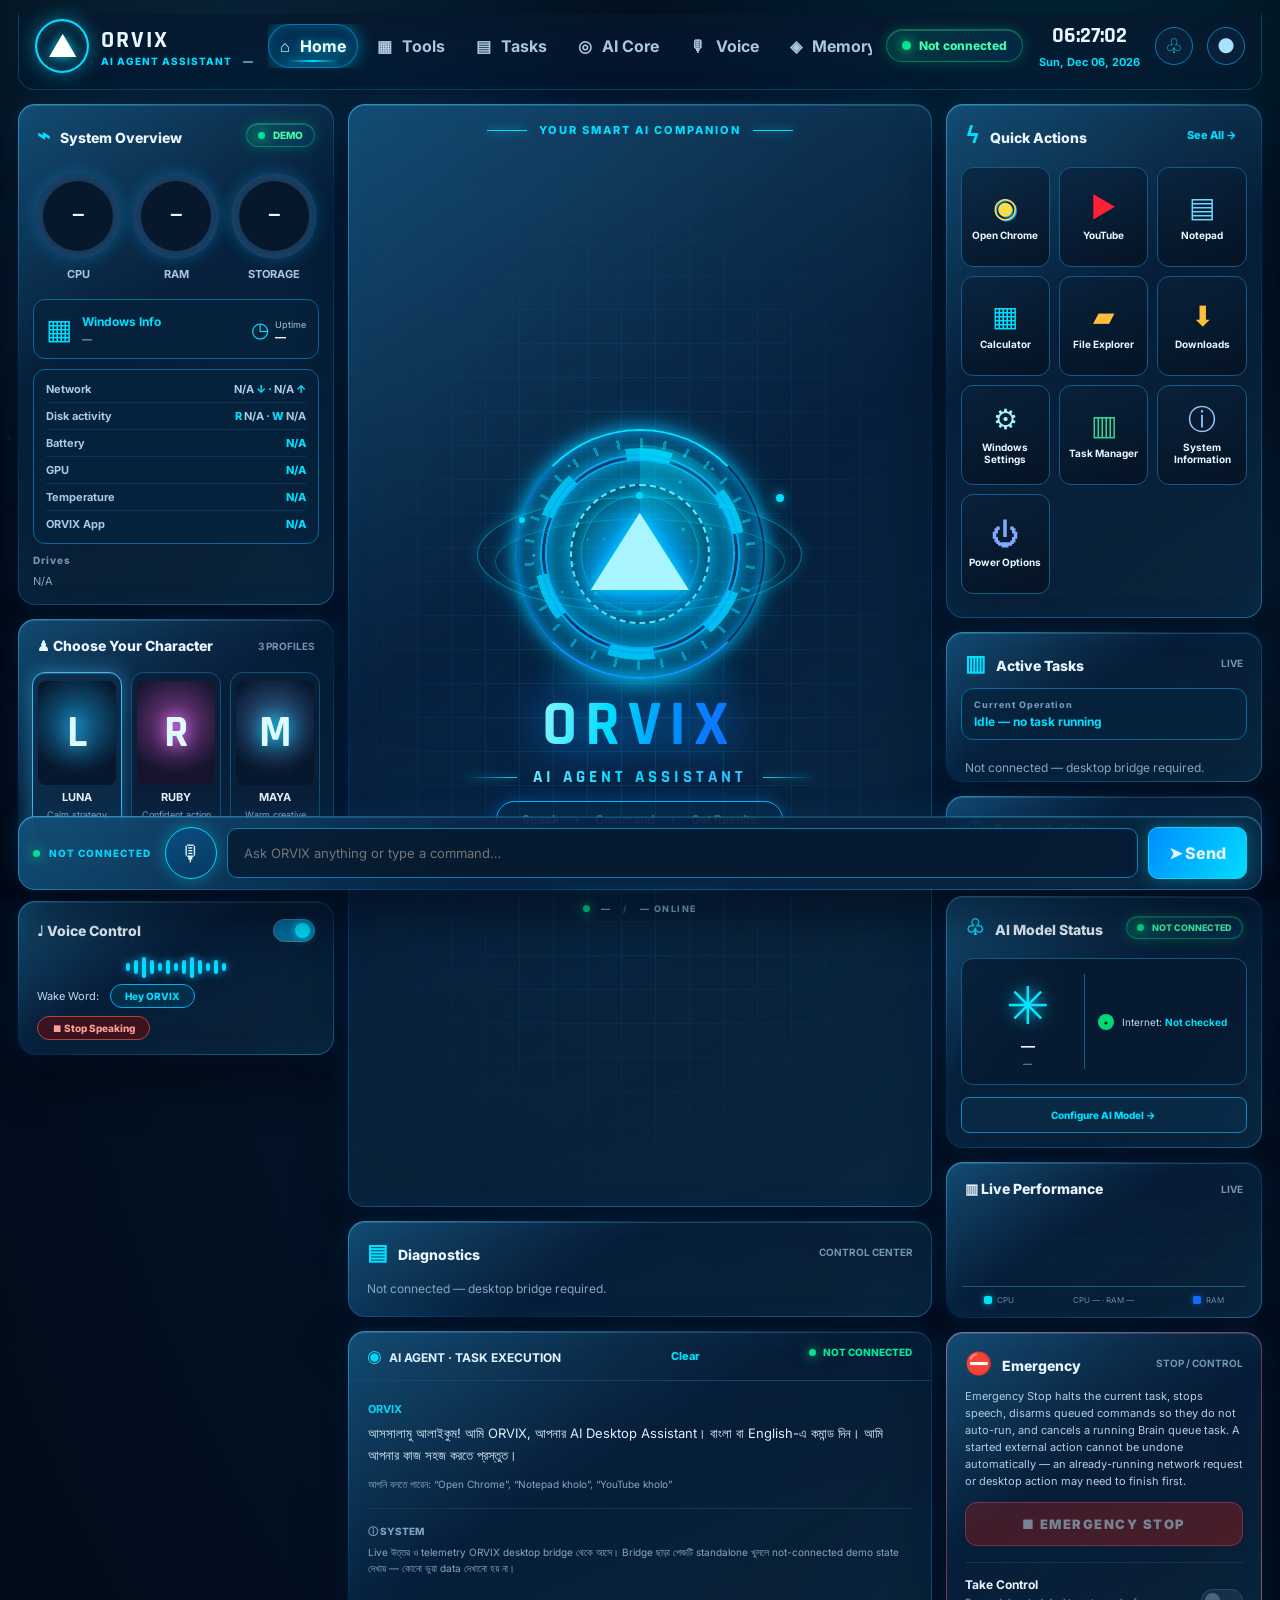
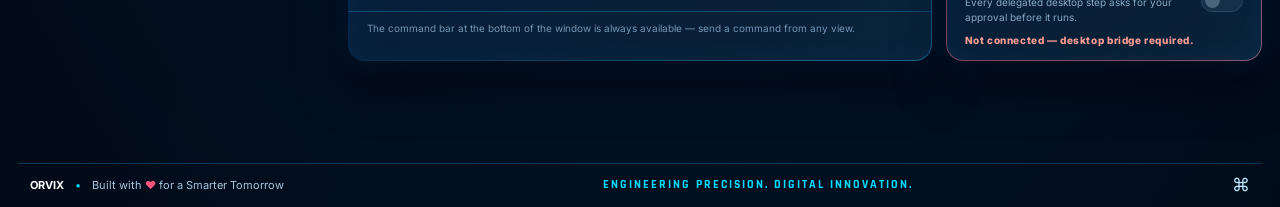
==== commit 9f7f4a3f: "feat(cc-phase-10): appearance accents, INTERNET probe fix, responsive pass, docs" ====
--- a/Orvix-AI/web_home/index.html
+++ b/Orvix-AI/web_home/index.html
@@ -1,5 +1,5 @@
 <!DOCTYPE html>
-<html lang="en" data-character="LUNA">
+<html lang="en" data-character="LUNA" data-accent="NEON_BLUE">
 <head>
   <meta charset="UTF-8" />
   <meta name="viewport" content="width=device-width, initial-scale=1.0" />
--- a/Orvix-AI/web_home/style.css
+++ b/Orvix-AI/web_home/style.css
@@ -591,3 +591,51 @@
 .secondary-card-action{margin-top:12px;background:#082844;border:1px solid #1385b7;border-radius:8px;padding:8px 16px;color:var(--cyan);font-size:11px;font-weight:800}
 .secondary-card-action:hover{background:#0a3b5e}
 @media(max-width:760px){.command-bar{flex-wrap:wrap}.command-bar-composer{order:3;flex-basis:100%}.command-stop-button{margin-left:auto}}
+
+/* ==========================================================================
+   Command Center Phase 10 — appearance accent presets + responsive
+   verification fixes.
+
+   Accent presets: the payload's accentPreset drives a data-accent
+   attribute on the page root (<html>); the rules below switch ONLY
+   the base brand tokens — --cyan / --primary / --secondary (the
+   design tokens the Phase 11/12 styles already consume) and the
+   --brand* tokens derived from the same values. The values mirror
+   orvix/settings.py ACCENT_PRESETS exactly (a unit test asserts
+   they never drift). The default preset (NEON_BLUE) is the shipped
+   palette, so existing users see no change until they pick one.
+
+   This is a SEPARATE layer from the Phase 8 per-character ambient
+   tint: data-character switches --accent / --accent-rgb (aurora,
+   panel edge tint, character-card accents); data-accent switches
+   the brand tokens and the brand surfaces below (brand mark, nav
+   active glow, clock label, composer mic/send). The two compose —
+   no rule here touches a surface the character layer owns, and
+   neither layer touches the core-state colours.
+   ========================================================================== */
+:root{--brand:#00DFFF;--brand-rgb:0,223,255;--brand-primary:#008CFF;--brand-primary-rgb:0,140,255;--brand-secondary:#146BFF;--brand-secondary-rgb:20,107,255}
+:root[data-accent="NEON_BLUE"]{--cyan:#00DFFF;--primary:#008CFF;--secondary:#146BFF;--brand:#00DFFF;--brand-rgb:0,223,255;--brand-primary:#008CFF;--brand-primary-rgb:0,140,255;--brand-secondary:#146BFF;--brand-secondary-rgb:20,107,255}
+:root[data-accent="EMERALD"]{--cyan:#00E88F;--primary:#00B578;--secondary:#0E9F6E;--brand:#00E88F;--brand-rgb:0,232,143;--brand-primary:#00B578;--brand-primary-rgb:0,181,120;--brand-secondary:#0E9F6E;--brand-secondary-rgb:14,159,110}
+:root[data-accent="VIOLET"]{--cyan:#A78BFA;--primary:#8B5CF6;--secondary:#6D28D9;--brand:#A78BFA;--brand-rgb:167,139,250;--brand-primary:#8B5CF6;--brand-primary-rgb:139,92,246;--brand-secondary:#6D28D9;--brand-secondary-rgb:109,40,217}
+:root[data-accent="AMBER"]{--cyan:#FFC46B;--primary:#FF8A00;--secondary:#F97316;--brand:#FFC46B;--brand-rgb:255,196,107;--brand-primary:#FF8A00;--brand-primary-rgb:255,138,0;--brand-secondary:#F97316;--brand-secondary-rgb:249,115,22}
+:root[data-accent] .brand-mark{border-color:var(--brand);text-shadow:0 0 12px var(--brand);box-shadow:0 0 20px rgba(var(--brand-rgb),.45),inset 0 0 16px rgba(var(--brand-rgb),.27)}
+:root[data-accent] .brand-copy small{color:var(--brand)}
+:root[data-accent] .clock small{color:var(--brand)}
+:root[data-accent] .nav-item.active{box-shadow:0 0 18px rgba(var(--brand-rgb),.45),inset 0 0 12px rgba(var(--brand-rgb),.18);text-shadow:0 0 9px rgba(var(--brand-rgb),.85)}
+:root[data-accent] .mic-button{border-color:var(--brand);box-shadow:0 0 16px rgba(var(--brand-rgb),.4)}
+:root[data-accent] .send-button{background:linear-gradient(120deg,var(--brand-primary),var(--brand));border-color:var(--brand);box-shadow:0 0 18px rgba(var(--brand-rgb),.35)}
+
+/* Responsive verification (Phase 10, four-size pass at 1920x1080,
+   1600x900, 1366x768, 1280x720): the top navigation grew to ten
+   destinations across Phases 5-9, but the top bar's breakpoints
+   were sized for six — its content measured ~1706px wide, so at
+   1600px and below the status pill, clock and top-right buttons
+   were pushed past the viewport edge (document scrollWidth 1706
+   at 1600/1366/1280). Fixes, inside the existing breakpoint
+   system: compact the top bar under 1750px, and under 1450px let
+   the nav scroll horizontally inside its own flex slot instead
+   of overflowing the page. At 720px-class heights the hero and
+   chat log shrink so the centre column is not crowded out. */
+@media(max-width:1750px){.topbar{gap:14px}.brand{min-width:212px}.brand-copy strong{font-size:24px}.nav-item{padding:10px 11px}.clock{min-width:104px}}
+@media(max-width:1450px){.main-nav{overflow-x:auto;overflow-y:hidden;scrollbar-width:thin;min-width:0}.nav-item{white-space:nowrap}}
+@media(max-height:800px){.hero{min-height:300px}.chat-log{max-height:180px}}
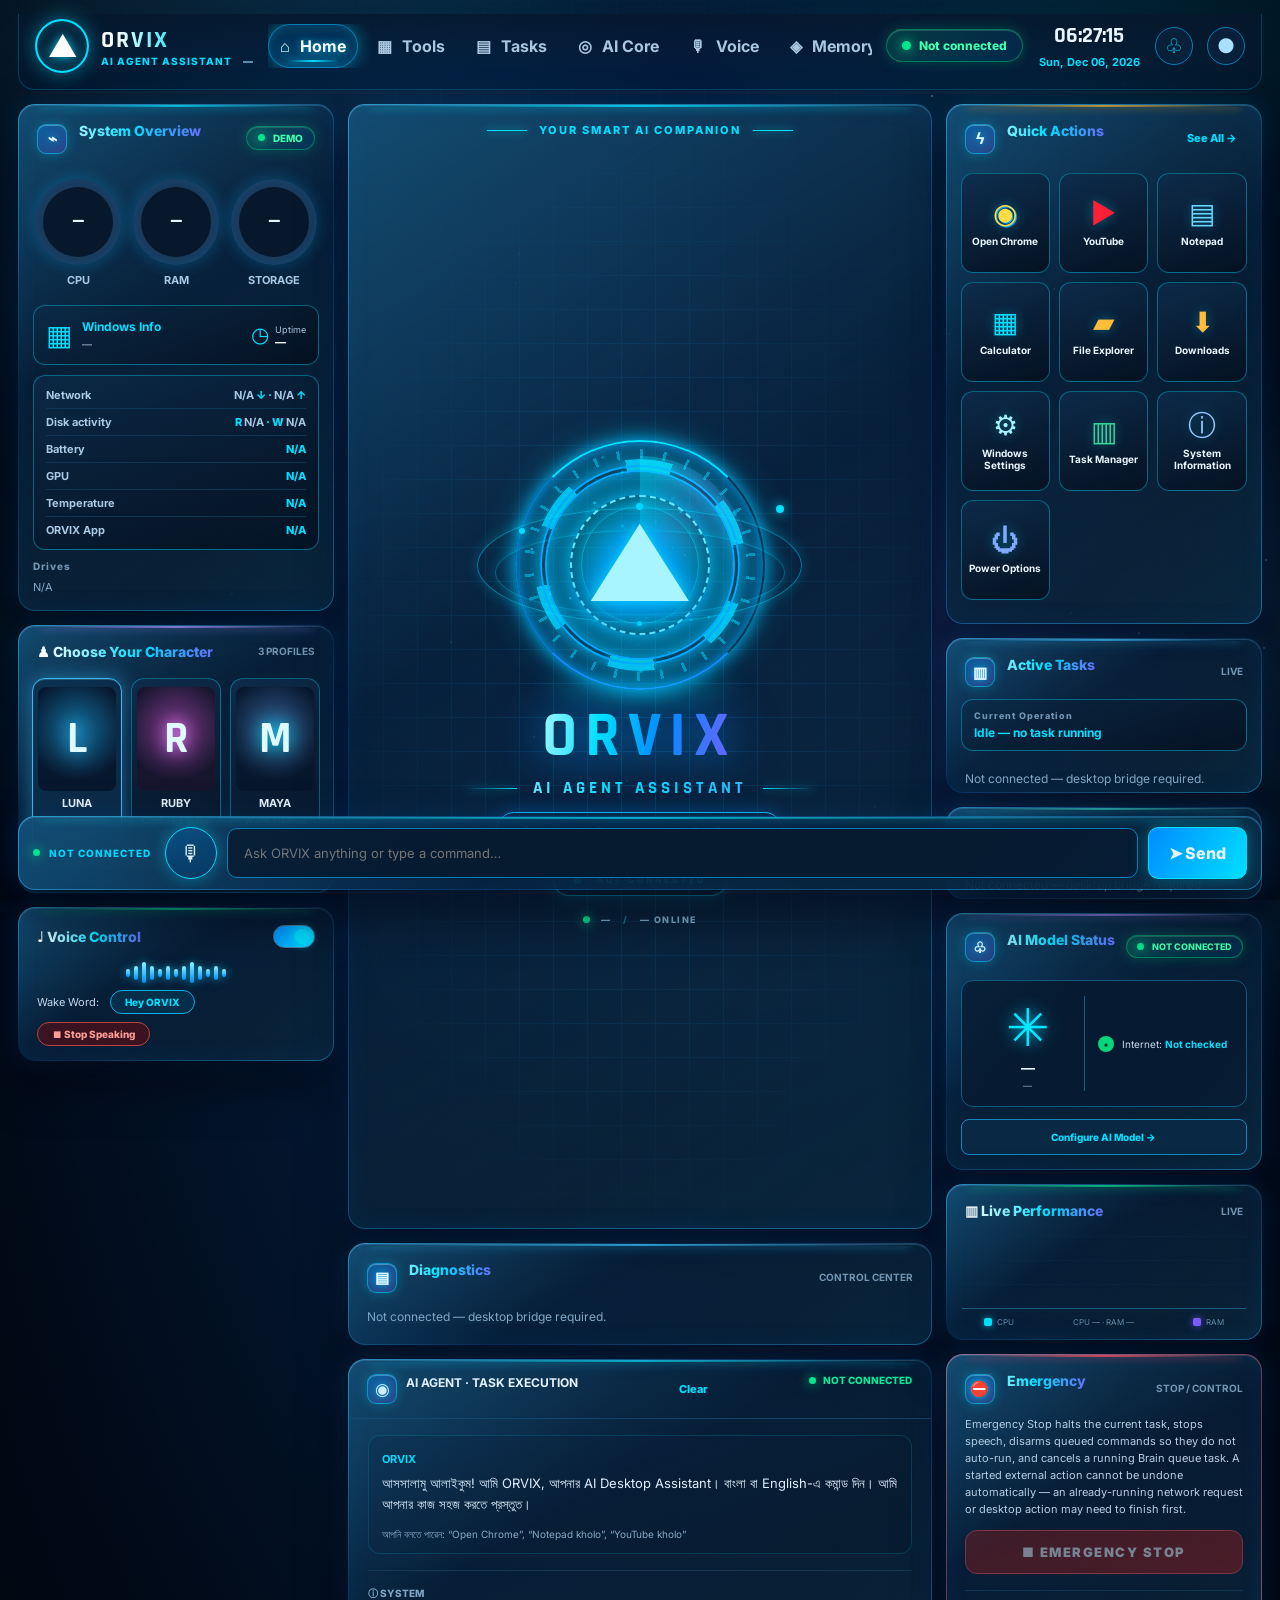
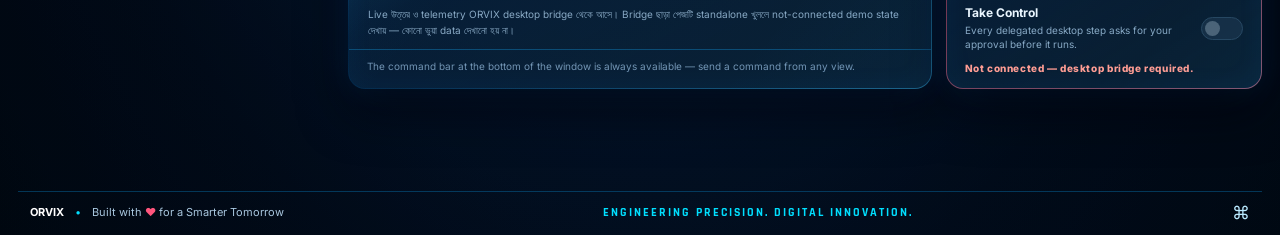
==== commit 9e8f73a8: "feat(cc-phase-13): rich visuals across all views" ====
--- a/Orvix-AI/web_home/index.html
+++ b/Orvix-AI/web_home/index.html
@@ -10,6 +10,7 @@
 <body>
   <canvas id="bgCanvas" aria-hidden="true"></canvas>
   <div class="aurora" aria-hidden="true"></div>
+  <div class="starfield" aria-hidden="true"></div>
   <div class="app-shell">
     <header class="topbar">
       <a class="brand" href="#" aria-label="ORVIX Home">
--- a/Orvix-AI/web_home/style.css
+++ b/Orvix-AI/web_home/style.css
@@ -306,6 +306,42 @@
 @media (prefers-reduced-motion: reduce){*,*::before,*::after{animation:none!important;transition:none!important}}
 
 /* ==========================================================================
+   Phase 13 (part 1 of 2) — visual richness: ambient depth + hero core.
+   The owner asked for richer colour and animation across the whole
+   UI after the Command Center phases; this part deepens the ambient
+   layers and the hero reactor, part 2 (end of file) covers every
+   other view. Everything here flows through the existing hooks:
+   the aurora fields reuse the Phase 8 --accent-rgb ambient tint,
+   the reactor layers reuse the bridge-driven data-state hues
+   (--state / --state-rgb), and all motion still stops under the
+   Phase 7 animations toggle and the reduced-motion media query.
+   ========================================================================== */
+
+/* Aurora intensified: a slower, grander drift of the main fields,
+   plus two extra colour-field layers (violet depth, a teal whisper,
+   an accent-tinted field) drifting on their own periods so the
+   background never repeats in an obvious loop. The character layer
+   still owns the base .aurora background itself; these pseudo
+   layers only add fields on top of it. */
+.aurora{filter:blur(34px);animation-duration:34s}
+.aurora::before,.aurora::after{content:"";position:absolute;inset:0;pointer-events:none}
+.aurora::before{background:radial-gradient(36% 30% at 68% 64%,rgba(124,92,255,.14),transparent 70%),radial-gradient(26% 22% at 12% 66%,rgba(45,212,191,.07),transparent 70%),radial-gradient(30% 26% at 88% 78%,rgba(var(--accent-rgb),.10),transparent 70%);animation:auroraDrift2 38s ease-in-out infinite alternate}
+.aurora::after{background:radial-gradient(24% 20% at 40% 12%,rgba(0,223,255,.10),transparent 70%),radial-gradient(34% 28% at 55% 95%,rgba(20,107,255,.13),transparent 70%);animation:auroraDrift 30s ease-in-out infinite alternate-reverse}
+@keyframes auroraDrift2{from{transform:translate3d(2%,1%,0) scale(1.04)}to{transform:translate3d(-2%,-2%,0) scale(1)}}
+
+/* Reactor bloom: a stronger halo inside the rings and a deeper
+   pooled glow around the whole core, and the light pool beneath
+   the core now pulses on the same 4.6s breathing period as the
+   halo and the centre mark, so the whole light source breathes
+   as one. The scanning sweep picks up a violet shoulder, so its
+   gradient runs state hue -> violet as it turns. */
+.reactor.halo{background:radial-gradient(circle,rgba(var(--state-rgb),.62),rgba(var(--state-rgb),.16) 55%,transparent 72%);filter:blur(11px)}
+.reactor-wrap::before{background:radial-gradient(circle,rgba(var(--state-rgb),.42) 0%,rgba(var(--state-rgb),.16) 42%,transparent 68%)}
+.reactor-wrap::after{animation:poolPulse 4.6s ease-in-out infinite alternate}
+@keyframes poolPulse{from{opacity:.7;transform:scaleX(.94)}to{opacity:1;transform:scaleX(1.05)}}
+.reactor.sweep{background:conic-gradient(from 0deg,rgba(var(--state-rgb),.34),rgba(124,92,255,.20) 11%,transparent 26%)}
+
+/* ==========================================================================
    Command Center Phase 1 — System Overview detail rows: network and
    disk-activity rates, battery, GPU / temperature (honest "N/A" on
    this stack), this app's own usage, and the per-drive usage list.
@@ -639,3 +675,133 @@
 @media(max-width:1750px){.topbar{gap:14px}.brand{min-width:212px}.brand-copy strong{font-size:24px}.nav-item{padding:10px 11px}.clock{min-width:104px}}
 @media(max-width:1450px){.main-nav{overflow-x:auto;overflow-y:hidden;scrollbar-width:thin;min-width:0}.nav-item{white-space:nowrap}}
 @media(max-height:800px){.hero{min-height:300px}.chat-log{max-height:180px}}
+
+/* ==========================================================================
+   Phase 13 (part 2 of 2) — visual richness across every view.
+   Part 1 (above the Command Center sections) deepened the ambient
+   layers and the hero core; this part carries the same grade to
+   the panels, cards, titles, charts and controls of all views, so
+   the whole app reads as one rich surface instead of a rich hero
+   surrounded by flat panels. The active accent preset stays the
+   primary hue driver: nearly every colour below is consumed from
+   the existing brand tokens, with a restrained violet family as
+   the secondary depth hue. Static richness (colour, gradients,
+   borders) never depends on motion; every animation here stops
+   under the same toggle and media query as the rest of the page.
+   ========================================================================== */
+:root{--violet:#7C5CFF;--violet-rgb:124,92,255}
+
+/* Deeper page grade: a brighter lit centre, a deeper falloff and a
+   whisper of violet at the very bottom edge. */
+body{background:radial-gradient(ellipse at 50% 30%,#0a3160 0,#051a38 42%,#020713 78%,#010309 100%)}
+
+/* Starfield: two static star maps (near + far) painted as box
+   shadows on two tiny dots, twinkling slowly in opacity only.
+   Pure CSS, so the layer is present even with motion blocked —
+   it simply stops twinkling. */
+.starfield{position:fixed;inset:0;z-index:0;pointer-events:none;overflow:hidden}
+.starfield::before,.starfield::after{content:"";position:absolute;top:0;left:0;border-radius:50%;background:transparent}
+.starfield::before{width:2px;height:2px;opacity:.55;animation:starTwinkle 5.5s ease-in-out infinite alternate;box-shadow:1797px 865px #cfeeff,1366px 752px #8fb8ff,1706px 607px #8fb8ff,1907px 695px #cfeeff,335px 966px #cfeeff,1681px 181px #8fb8ff,533px 736px #e6f6ff,953px 930px #8fb8ff,1036px 318px #9fd8ff,1033px 50px #cfeeff,664px 619px #e6f6ff,518px 253px #9fd8ff,1852px 452px #8fb8ff,222px 975px #e6f6ff,948px 333px #cfeeff,1636px 159px #e6f6ff,689px 690px #9fd8ff,60px 913px #e6f6ff,935px 958px #cfeeff,1265px 559px #9fd8ff,626px 780px #e6f6ff,931px 95px #cfeeff,450px 641px #e6f6ff,613px 909px #cfeeff,1053px 288px #e6f6ff,65px 657px #8fb8ff,231px 593px #e6f6ff,1528px 782px #9fd8ff,1216px 404px #cfeeff,515px 282px #8fb8ff,1138px 632px #9fd8ff,874px 806px #9fd8ff,1313px 894px #9fd8ff,1648px 348px #cfeeff,1546px 36px #9fd8ff,1123px 82px #8fb8ff,1263px 647px #8fb8ff,1070px 612px #cfeeff,1815px 299px #9fd8ff,1097px 487px #e6f6ff,337px 1037px #8fb8ff,339px 839px #9fd8ff}
+.starfield::after{width:1px;height:1px;opacity:.4;animation:starTwinkle 8.5s ease-in-out infinite alternate-reverse;box-shadow:1328px 575px #cfeeff,1132px 286px #9fd8ff,258px 1029px #e6f6ff,1705px 507px #9fd8ff,218px 829px #e6f6ff,824px 803px #8fb8ff,1664px 56px #e6f6ff,1847px 686px #9fd8ff,442px 21px #cfeeff,434px 409px #cfeeff,1083px 857px #8fb8ff,1616px 122px #8fb8ff,1855px 680px #e6f6ff,1060px 62px #e6f6ff,1443px 337px #cfeeff,1815px 372px #9fd8ff,1322px 507px #cfeeff,723px 492px #9fd8ff,526px 649px #e6f6ff,392px 494px #9fd8ff,670px 674px #8fb8ff,1582px 594px #9fd8ff,1352px 923px #8fb8ff,201px 49px #cfeeff,907px 378px #9fd8ff,1370px 17px #cfeeff,1111px 156px #e6f6ff,191px 164px #9fd8ff,1209px 756px #cfeeff,879px 756px #9fd8ff}
+@keyframes starTwinkle{from{opacity:.26}to{opacity:.62}}
+
+/* Top navigation sheen: a soft band of light crosses the bar on a
+   slow cycle and rests between passes. */
+.topbar{position:relative}
+.topbar::after{content:"";position:absolute;inset:0;pointer-events:none;background:linear-gradient(105deg,transparent 40%,rgba(165,228,255,.10) 50%,transparent 60%);background-size:260% 100%;background-position:140% 0;animation:navSheen 9.5s ease-in-out infinite}
+@keyframes navSheen{0%{background-position:140% 0}55%,100%{background-position:-60% 0}}
+
+/* Gradient brand wordmark and hero title: the hero gradient gains
+   a violet end-stop, and the top-bar wordmark joins it. */
+.brand-copy strong{background:linear-gradient(92deg,#ffffff 8%,var(--cyan) 58%,#7C5CFF 112%);-webkit-background-clip:text;background-clip:text;color:transparent}
+.hero h1{background:linear-gradient(100deg,#a5f8ff 0%,#00DFFF 30%,#008CFF 60%,#7C5CFF 102%);-webkit-background-clip:text;background-clip:text}
+
+/* Gradient section titles on every view, with the heading glyphs
+   becoming small gradient chips. Title text runs pale -> brand ->
+   violet so it stays readable at small sizes; glyphs keep their
+   own colours inside the chip. */
+.panel-heading h2{background:linear-gradient(92deg,#f4fbff 5%,var(--cyan) 58%,rgba(var(--violet-rgb),.95) 108%);-webkit-background-clip:text;background-clip:text;color:transparent}
+.core-card h3,.memory-category-heading,.perf-processes-heading,.models-endpoint h3{background:linear-gradient(92deg,#eaf7ff,var(--cyan));-webkit-background-clip:text;background-clip:text;color:transparent}
+.heading-icon{display:inline-grid;place-items:center;width:30px;height:30px;margin-right:9px;border-radius:9px;font-size:15px;vertical-align:-8px;background:linear-gradient(150deg,rgba(var(--brand-primary-rgb),.38),rgba(var(--violet-rgb),.24));border:1px solid rgba(var(--brand-rgb),.5);box-shadow:0 0 12px rgba(var(--brand-rgb),.28),inset 0 1px 0 rgba(200,240,255,.35);color:#dff6ff;text-shadow:0 0 8px rgba(var(--brand-rgb),.8)}
+
+/* Panel top-accent line, keyed to each panel's category hue. The
+   hero and the default panels take the active brand hue; the
+   emergency panel keeps its warning red. */
+.panel{--panel-accent:rgba(var(--brand-rgb),.8)}
+.panel::after{content:"";position:absolute;top:0;left:20px;right:20px;height:2px;border-radius:0 0 3px 3px;background:linear-gradient(90deg,transparent,var(--panel-accent),transparent);box-shadow:0 0 10px var(--panel-accent);opacity:.85;pointer-events:none}
+.system-panel{--panel-accent:rgba(0,223,255,.85)}
+.character-panel{--panel-accent:rgba(167,139,250,.85)}
+.voice-panel{--panel-accent:rgba(0,232,143,.8)}
+.hero{--panel-accent:rgba(var(--brand-rgb),.95)}
+.diagnostics-panel{--panel-accent:rgba(56,189,248,.85)}
+.quick-panel{--panel-accent:rgba(255,176,32,.8)}
+.home-tasks-panel{--panel-accent:rgba(56,189,248,.8)}
+.activity-panel{--panel-accent:rgba(45,212,191,.8)}
+.model-panel{--panel-accent:rgba(167,139,250,.85)}
+.performance-panel{--panel-accent:rgba(0,232,143,.8)}
+.emergency-panel{--panel-accent:rgba(255,77,94,.9)}
+
+/* The hero panel breathes light: its outer glow swells slowly
+   between brand blue and a violet-tinged bloom. */
+.hero{animation:heroGlowPulse 7s ease-in-out infinite alternate}
+@keyframes heroGlowPulse{from{box-shadow:0 22px 48px rgba(0,4,12,.6),0 0 30px rgba(0,140,255,.20),inset 0 0 34px rgba(0,140,255,.08)}to{box-shadow:0 22px 48px rgba(0,4,12,.6),0 0 52px rgba(0,170,255,.34),0 0 90px rgba(var(--violet-rgb),.16),inset 0 0 44px rgba(0,140,255,.12)}}
+
+/* Card surfaces in every view share the home panels' richness: a
+   deep two-stop gradient fill and a brand-tinted edge, with a
+   hover lift and brightening on the interactive ones. */
+.secondary-card,.provider-card,.perf-chart-card,.core-card,.task-row,.memory-entry,.home-task-row,.activity-row,.notification-item,.drive-row,.character,.quick-action{background-image:linear-gradient(160deg,rgba(14,44,76,.88),rgba(5,17,33,.94));border-color:rgba(var(--brand-rgb),.38)}
+.secondary-card,.provider-card,.perf-chart-card,.core-card,.task-row,.memory-entry,.home-task-row{transition:transform .3s ease,box-shadow .3s ease,border-color .3s ease}
+.secondary-card:hover,.provider-card:hover,.perf-chart-card:hover,.core-card:hover,.task-row:hover,.memory-entry:hover,.home-task-row:hover{transform:translateY(-3px);border-color:rgba(var(--brand-rgb),.75);box-shadow:0 14px 30px rgba(0,4,12,.5),0 0 20px rgba(var(--brand-rgb),.22)}
+.windows-info,.system-details,.current-operation,.perf-details,.models-endpoint{background-image:linear-gradient(160deg,rgba(12,42,72,.78),rgba(4,15,30,.88));border-color:rgba(var(--brand-rgb),.4)}
+.core-state-row.live{box-shadow:0 0 18px -2px var(--row-accent),inset 0 0 14px rgba(0,10,24,.35)}
+.message{padding:11px 13px;margin-bottom:10px;border:1px solid rgba(var(--brand-rgb),.16);border-radius:12px;background:linear-gradient(160deg,rgba(12,40,70,.45),rgba(5,17,33,.3))}
+
+/* View-enter motion: a view fades and rises as it becomes visible,
+   and the panels inside it stagger in. Replays on every switch
+   because the hidden views are display:none. */
+@keyframes viewIn{from{opacity:0;transform:translateY(12px)}to{opacity:1;transform:translateY(0)}}
+@keyframes panelIn{from{opacity:0;transform:translateY(14px)}to{opacity:1;transform:translateY(0)}}
+.dashboard:not(.hidden),.secondary-view:not(.hidden),.notifications-panel:not(.hidden){animation:viewIn .45s ease both}
+.dashboard:not(.hidden) .panel:not(.hero){animation:panelIn .55s ease both}
+.dashboard .left-column .panel:nth-child(2),.dashboard .center-column .panel:nth-child(2),.dashboard .right-column .panel:nth-child(2){animation-delay:.06s}
+.dashboard .left-column .panel:nth-child(3),.dashboard .center-column .panel:nth-child(3),.dashboard .right-column .panel:nth-child(3){animation-delay:.12s}
+.dashboard .right-column .panel:nth-child(4){animation-delay:.18s}
+.dashboard .right-column .panel:nth-child(5){animation-delay:.24s}
+.dashboard .right-column .panel:nth-child(6){animation-delay:.3s}
+.secondary-cards .secondary-card,.provider-grid .provider-card,.core-grid .core-card,.perf-charts-grid .perf-chart-card{animation:panelIn .5s ease both}
+.secondary-cards .secondary-card:nth-child(2),.provider-grid .provider-card:nth-child(2),.core-grid .core-card:nth-child(2),.perf-charts-grid .perf-chart-card:nth-child(2){animation-delay:.05s}
+.secondary-cards .secondary-card:nth-child(3),.provider-grid .provider-card:nth-child(3),.core-grid .core-card:nth-child(3),.perf-charts-grid .perf-chart-card:nth-child(3){animation-delay:.1s}
+.secondary-cards .secondary-card:nth-child(4),.provider-grid .provider-card:nth-child(4),.perf-charts-grid .perf-chart-card:nth-child(4){animation-delay:.15s}
+.secondary-cards .secondary-card:nth-child(5),.provider-grid .provider-card:nth-child(5){animation-delay:.2s}
+.secondary-cards .secondary-card:nth-child(6),.provider-grid .provider-card:nth-child(6){animation-delay:.25s}
+
+/* Gauges, bars and charts: the gauge sweep runs brand hue into
+   violet across the filled arc and animates between pushed values
+   (the custom property is registered so the conic sweep can
+   transition); progress fills and chart bars take gradient fills
+   with soft glows. */
+@property --value{syntax:"<number>";inherits:false;initial-value:0}
+.ring{transition:--value .7s ease;background:conic-gradient(from 200deg,var(--ring-color) 0deg,#7C5CFF calc(var(--value)*1%),#193a5a calc(var(--value)*1%))}
+.task-progress-fill{background:linear-gradient(90deg,var(--brand-primary),var(--cyan) 55%,#7C5CFF);box-shadow:0 0 10px rgba(var(--brand-rgb),.6);transition:width .55s ease}
+.performance-chart span .cpu-bar{background:linear-gradient(0deg,var(--brand-primary),var(--cyan) 55%,#b9f4ff);box-shadow:0 0 10px rgba(var(--brand-rgb),.65)}
+.performance-chart span .ram-bar{background:linear-gradient(0deg,rgba(109,40,217,.34),rgba(var(--violet-rgb),.68))}
+.perf-dot.ram{background:#7C5CFF;box-shadow:0 0 7px rgba(var(--violet-rgb),.7)}
+
+/* Button shine sweep: a light band crosses the primary buttons on
+   hover. The mic button pulses in the listening green while the
+   browser recogniser is live (the class comes from app.js). */
+.send-button,.memory-search-button,.memory-search-clear,.outline-button,.secondary-card-action,.provider-test-button{position:relative;overflow:hidden}
+.send-button::after,.memory-search-button::after,.memory-search-clear::after,.outline-button::after,.secondary-card-action::after,.provider-test-button::after{content:"";position:absolute;inset:0;background:linear-gradient(115deg,transparent 32%,rgba(255,255,255,.32) 50%,transparent 68%);transform:translateX(-130%);transition:transform .65s ease;pointer-events:none}
+.send-button:hover::after,.memory-search-button:hover::after,.memory-search-clear:hover::after,.outline-button:hover::after,.secondary-card-action:hover::after,.provider-test-button:hover::after{transform:translateX(130%)}
+.mic-button.listening{border-color:#00E88F;color:#a7ffd9;animation:micPulse 1.15s ease-in-out infinite}
+@keyframes micPulse{0%{box-shadow:0 0 0 0 rgba(0,232,143,.55),0 0 18px rgba(0,232,143,.5)}70%{box-shadow:0 0 0 16px rgba(0,232,143,0),0 0 26px rgba(0,232,143,.65)}100%{box-shadow:0 0 0 0 rgba(0,232,143,0),0 0 18px rgba(0,232,143,.5)}}
+
+/* Small surfaces: gradient voice wave, gradient switch track,
+   glowing quick-action glyphs, brand-tinted scrollbars. */
+.voice-wave span{background:linear-gradient(180deg,#8ff4ff,var(--primary));box-shadow:0 0 9px rgba(var(--brand-rgb),.75)}
+.switch input:checked+span{background:linear-gradient(120deg,var(--brand-primary),var(--brand))}
+.app-icon{filter:drop-shadow(0 0 6px rgba(var(--brand-rgb),.35))}
+*{scrollbar-width:thin;scrollbar-color:rgba(var(--brand-rgb),.4) rgba(4,13,26,.4)}
+::-webkit-scrollbar{width:9px;height:9px}
+::-webkit-scrollbar-thumb{background:linear-gradient(180deg,rgba(var(--brand-rgb),.55),rgba(var(--violet-rgb),.45));border-radius:6px}
+::-webkit-scrollbar-track{background:rgba(4,13,26,.35)}
